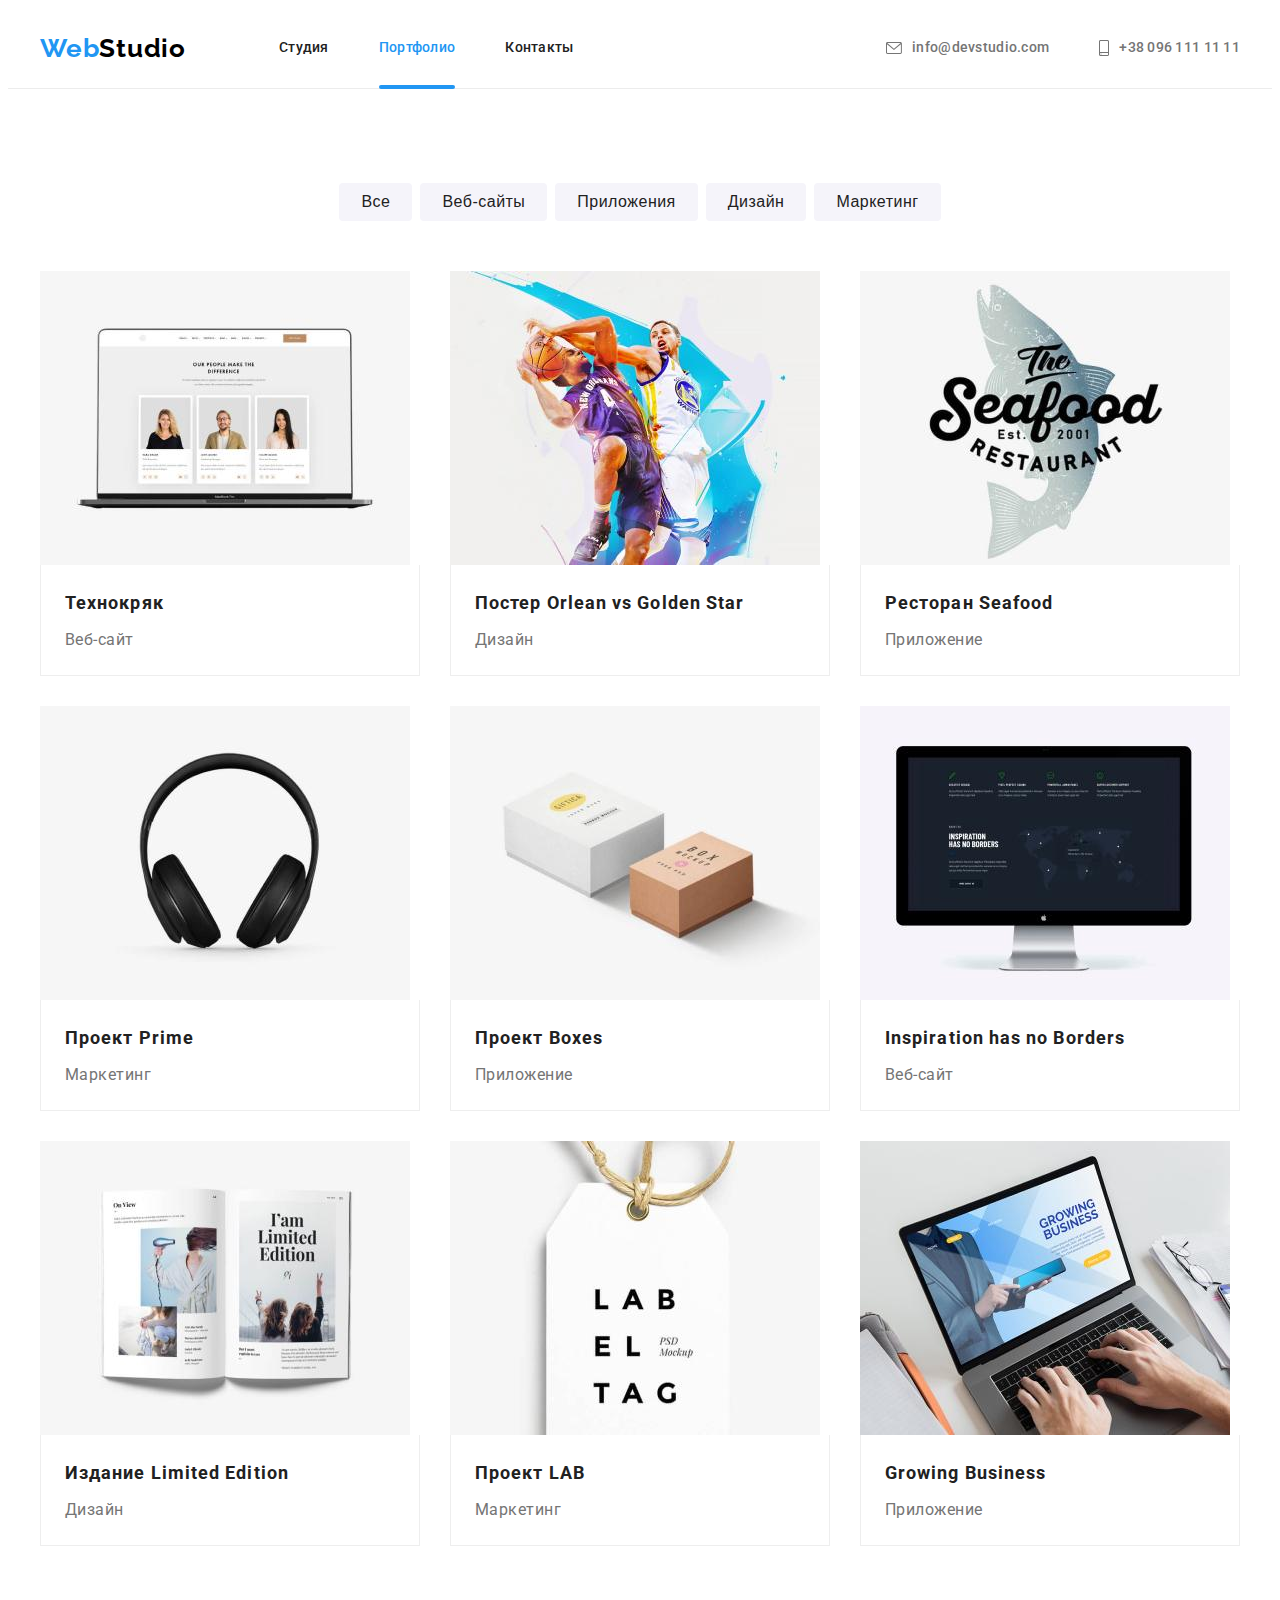
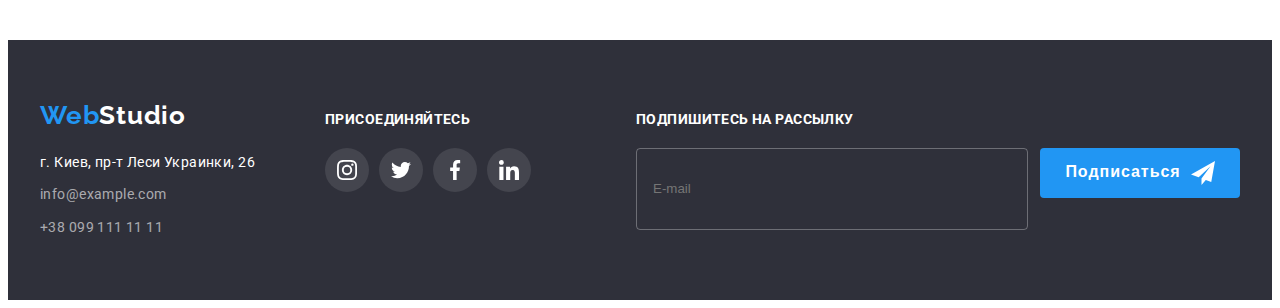
==== portfolio.html @ 94ede78d "copy hw7" ====
<!DOCTYPE html>
<html lang="ru">

<head>
    <meta charset="UTF-8">
    <meta http-equiv="X-UA-Compatible" content="IE=edge">
    <meta name="viewport" content="width=device-width, initial-scale=1.0">
    <title>Портфолио</title>
    <link rel="preconnect" href="https://fonts.googleapis.com">
    <link rel="preconnect" href="https://fonts.gstatic.com" crossorigin>
    <link href="https://fonts.googleapis.com/css2?family=Raleway:wght@700&family=Roboto:wght@400;500;700;900&display=swap"
        rel="stylesheet">
    <link rel="stylesheet" href="https://cdnjs.cloudflare.com/ajax/libs/modern-normalize/1.1.0/modern-normalize.min.css"
        integrity="sha512-wpPYUAdjBVSE4KJnH1VR1HeZfpl1ub8YT/NKx4PuQ5NmX2tKuGu6U/JRp5y+Y8XG2tV+wKQpNHVUX03MfMFn9Q=="
        crossorigin="anonymous" referrerpolicy="no-referrer" />
    <link rel="stylesheet" href="./css/main.min.css" />
</head>

<body>
    <!-- Шапка сайта -->
    <header class="header">
        <div class="header__container container">
            <nav class="header__nav">
                <a href="" class="logo-site">Web<span class="logo-second-part">Studio</span></a>
                <ul class="site-nav">
                    <li class="site-nav__item">
                        <a href="./index.html" class="site-nav__link">Студия</a>
                    </li>
                    <li class="site-nav__item">
                        <a href="./portfolio.html" class="site-nav__link site-nav__link--current">Портфолио</a>
                    </li>
                    <li class="site-nav__item">
                        <a href="" class="site-nav__link">Контакты</a>
                    </li>
                </ul>
            </nav>
            <ul class="contact">
                <li class="contact__item"><a href="mailto:info@devstudio.com"
                        class="contact__link">
                        <svg class="contact__icon" width="16" height="12">
                            <use href="./images/icons.svg#envelope"></use>
                        </svg>
                        info@devstudio.com</a></li>
                <li class="contact__item"><a href="tel:+380961111111" 
                        class="contact__link">
                        <svg class="contact__icon" width="10" height="16">
                            <use href="./images/icons.svg#smartphone"></use>
                        </svg>
                        +38 096 111 11 11</a></li>
            </ul>
        </div>
    </header>
<!--Кнопки-->
<main>
<section class="section">
    <div class="container">
    <h1 class="visually-hidden"> Галерея работ</h1>
<ul class="filter-project__list">

    <li class="filter-project__item">
        <button type="button" class="filter-project__btt">Все</button>
    </li>

    <li class="filter-project__item">
        <button type="button" class="filter-project__btt">Веб-сайты</button>
    </li>

    <li class="filter-project__item"> 
        <button type="button" class="filter-project__btt">Приложения</button>
    </li>

    <li class="filter-project__item">
        <button type="button" class="filter-project__btt">Дизайн</button>
    </li>

    <li class="filter-project__item">
        <button type="button"class="filter-project__btt">Маркетинг</button>
    </li>

</ul>

<!--Пример работ-->
    <ul class="works">

<li class="works__item">
    <a href="" class=" works__link">
    <div class="works-top__wrap">
        <p class="works-top__text">
            Технокряк это современная площадка распространения коронавируса. Компании используют эту платформу
            для цифрового шпионажа и атак на защищённые сервера конкурентов.
        </p>
        <img src="./images/tehnokryak1.jpg" alt="компьютер с работами" width="370">
    </div>
    <div class="works-thumb">
    <h2 class="works-thumb__title">Технокряк</h2>
    <p class="works-thumb__text">Веб-сайт</p>
    </div>
    </a>
</li>

<li class="works__item">
    <a href="" class="works__link">
        <div class="works-top__wrap">
            <p class="works-top__text">
                Технокряк это современная площадка распространения коронавируса. Компании используют эту платформу
                для цифрового шпионажа и атак на защищённые сервера конкурентов.
            </p>
            <img src="./images/basketball2.jpg" alt="два игрока в баскетбол" width="370">
        </div>
    <div class="works-thumb">
    <h2 class="works-thumb__title">Постер<span lang="en"> Orlean vs Golden Star</span></h2>
    <p class="works-thumb__text">Дизайн</p>
    </div>
    </a>
</li>
<li class="works__item">
    <a href="" class="works-link">
        <div class="works-top__wrap">
            <p class="works-top__text">
                Технокряк это современная площадка распространения коронавируса. Компании используют эту платформу
                для цифрового шпионажа и атак на защищённые сервера конкурентов.
            </p>
            <img src="./images/seafood3.jpg" alt="рыбный ресторан" width="370">
        </div>
    <div class="works-thumb">
    <h2 class="works-thumb__title">Ресторан<span lang="en"> Seafood</span></h2>
    <p class="works-thumb__text">Приложение</p>
    </div>
    </a>
</li>
<li class="works__item">
    <a href="" class="works-link">
        <div class="works-top__wrap">
            <p class="works-top__text">
                Технокряк это современная площадка распространения коронавируса. Компании используют эту платформу
                для цифрового шпионажа и атак на защищённые сервера конкурентов.
            </p>
            <img src="./images/headphone4.jpg" alt="наушники" width="370">
        </div>
    <div class="works-thumb">
    <h2 class="works-thumb__title">Проект<span lang="en"> Prime</span></h2>
    <p class="works-thumb__text">Маркетинг</p>
    </div>
    </a>
</li>
<li class="works__item">
    <a href="" class="works-link">
        <div class="works-top__wrap">
            <p class="works-top__text">
                Технокряк это современная площадка распространения коронавируса. Компании используют эту платформу
                для цифрового шпионажа и атак на защищённые сервера конкурентов.
            </p>
            <img src="./images/boxpost5.jpg" alt="коробки почты" width="370">
        </div>
    <div class="works-thumb">
    <h2 class="works-thumb__title">Проект<span lang="en"> Boxes</span> </h2>
    <p class="works-thumb__text">Приложение</p>
    </div>
    </a>
</li>
<li class="works__item">
    <a href="" class="works-link">
        <div class="works-top__wrap">
            <p class="works-top__text">
                Технокряк это современная площадка распространения коронавируса. Компании используют эту платформу
                для цифрового шпионажа и атак на защищённые сервера конкурентов.
            </p>
            <img src="./images/imac6.jpg" alt="компьютер" width="370">
        </div>
    <div class="works-thumb">
    <h2  class="works-thumb__title"span lang="en">Inspiration has no Borders</span></h2>
    <p class="works-thumb__text">Веб-сайт</p>
    </div>
    </a>
</li>
<li class="works__item">
    <a href="" class="works-link">
        <div class="works-top__wrap">
            <p class="works-top__text">
                Технокряк это современная площадка распространения коронавируса. Компании используют эту платформу
                для цифрового шпионажа и атак на защищённые сервера конкурентов.
            </p>
            <img src="./images/books7.jpg" alt="книги" width="370">
        </div>
    <div class="works-thumb">
    <h2  class="works-thumb__title">Издание<span lang="en"> Limited Edition</span></h2>
    <p class="works-thumb__text">Дизайн</p>
    </div>
    </a>
</li>
<li class="works__item">
    <a href=""class="works-link">
        <div class="works-top__wrap">
            <p class="works-top__text">
                Технокряк это современная площадка распространения коронавируса. Компании используют эту платформу
                для цифрового шпионажа и атак на защищённые сервера конкурентов.
            </p>
            <img src="./images/tag8.jpg" alt="бирка" width="370">
        </div>
    <div class="works-thumb">
    <h2 class="works-thumb__title">Проект<span lang="en"> LAB</span></h2>
    <p class="works-thumb__text">Маркетинг</p>
    </div>
    </a>
</li>
<li class="works__item">
    <a href=""class="works-link">
        <div class="works-top__wrap">
            <p class="works-top__text">
                Технокряк это современная площадка распространения коронавируса. Компании используют эту платформу
                для цифрового шпионажа и атак на защищённые сервера конкурентов.
            </p>
            <img src="./images/workonmac8.jpg" alt="работа за компьютером" width="370">
        </div>
    <div class="works-thumb">
        <h2 class="works-thumb__title" lang="en">Growing Business</h2>
        <p class="works-thumb__text">Приложение</p>
    </div>
    </a>
</li>
    </ul>
    </div>
</section>
</main>

<!--Футер-->
<footer class="footer">
    <div class="container footer__wrap"> 

        <div class="footer__contacts">
    <a href="" class="footer-logo">Web<span class="footer-logo--white-half">Studio</span></a>
    <address class="footer__address">
        <ul class="footer__list">
            <li class="footer__item">
                <a class="footer__link-location" href="https://goo.gl/maps/svGtQ8KcVL9qKpBq6">г. Киев, пр-т Леси
                    Украинки, 26</a>
            </li>
            <li class="footer__item">
                <a class="footer__link" href="mailto:info@example.com">info@example.com</a>
            </li>
            <li class="footer__item">
                <a class="footer__link" href="tel:+380991111111">+38 099 111 11 11</a>
            </li>
        </ul>
    </address>
    </div>
        <div class="footer__socials">
            <h3 class="footer__socials-title">Присоединяйтесь</h3>
            <ul class="footer__socials-list list">
                <li class="footer__socials-item">
                    <a href="" class="footer__socials-link">
                        <svg class="footer__socials-icon" width="20" height="20">
                            <use href="./images/icons.svg#instagram"></use>
                        </svg>
                    </a>
                </li>
                <li class="footer__socials-item">
                    <a href="" class="footer__socials-link">
                        <svg class="footer__socials-icon" width="20" height="20">
                            <use href="./images/icons.svg#twitter"></use>
                        </svg>
                    </a>
                </li>
                <li class="footer__socials-item">
                    <a href="" class="footer__socials-link">
                        <svg class="footer__socials-icon" width="20" height="20">
                            <use href="./images/icons.svg#facebook"></use>
                        </svg>
                    </a>
                </li>
                <li class="footer__socials-item">
                    <a href="" class="footer__socials-link">
                        <svg class="footer__socials-icon" width="20" height="20">
                            <use href="./images/icons.svg#linkedin"></use>
                        </svg>
                    </a>
                </li>
            </ul>
        </div>
        <div class="footer__sign">
            <h3 class="footer__sign-title">Подпишитесь на рассылку</h3>
            <div class="footer__sign-wrap">
                <input class="footer__sign-input" type="email" name="submail" placeholder="E-mail">
                <button class="footer__sign-button" type="submit">Подписаться
                    <svg class="footer__sign-icon" width="24" height="24">
                        <use href="./images/icons.svg#send"></use>
                    </svg>
                </button>
            </div>
        </div>
        </div>
    </footer>

</body>

</html>
---- css/main.min.css ----
:root{--prime-tex-color: #212121;--white-text-color: #ffffff;--accent-blue-color: #2196f3;--secondary-color: #757575;--white-prime-bgc: #ffffff;--contex-bgc-color: #2f303a;--secondary-bgc-color: #f5f4fa;--icon-color: #AFB1B8;--hover-part-color: #188ce8;--low-opacity-text: rgba(255, 255, 255, 0.6);--footer-icon-bgclr: rgba(255, 255, 255, 0.1);--card-shadow: 0px 1px 3px rgba(0, 0, 0, 0.12), 0px 1px 1px rgba(0, 0, 0, 0.14), 0px 2px 1px rgba(0, 0, 0, 0.2);--hover-shadow: 0px 3px 1px rgba(0, 0, 0, 0.1), 0px 1px 2px rgba(0, 0, 0, 0.08), 0px 2px 2px rgba(0, 0, 0, 0.12);--hover-porfolio-link: 0px 1px 1px rgba(0, 0, 0, 0.12), 0px 4px 4px rgba(0, 0, 0, 0.06), 1px 4px 6px rgba(0, 0, 0, 0.16);--backdrop-bg: rgba(0, 0, 0, 0.2);--projects-bg-hover: rgba(33, 150, 243, 0.9);--cubic-conversion: cubic-bezier(0.4, 0, 0.2, 1)}body{font-family:Roboto, sans-serif;color:var(--prime-tex-color);background-color:var(--white-prime-bgc)}p,h1,h2,h3,h4,h5,h6{margin:0}ul{margin:0;padding:0;list-style:none}li{list-style:none}button{cursor:pointer}img{display:block;max-width:100%;height:auto}a{text-decoration:none}.container{width:1200px;padding-left:15px;padding-right:15px;margin-left:auto;margin-right:auto}.section{padding-top:94px;padding-bottom:94px}.visually-hidden{position:absolute;white-space:nowrap;width:1px;height:1px;overflow:hidden;border:0;padding:0;clip:rect(0 0 0 0);clip-path:inset(50%);margin:-1px}.footer__socials-link,.footer__sign-button,.modal-policy,.modal__close-bttm,.stem__icon,.doing__description,.team__social-link,.clients__link{display:flex;align-items:center;justify-content:center}.logo-site{margin-right:93px;color:var(--accent-blue-color);font-family:Raleway, sans-serif;font-weight:700;font-size:26px;line-height:1.19;letter-spacing:.03em}.logo-second-part{color:#000000}.header{border-bottom-width:1px;border-bottom-style:solid;border-bottom-color:#ececec}.header__container{display:flex;align-items:center}.header__nav{display:flex;align-items:center}.site-nav{display:flex}.site-nav__item:not(:last-child){margin-right:50px}.site-nav__link{position:relative;display:block;padding-top:32px;padding-bottom:32px;color:var(--prime-tex-color);font-weight:500;font-size:14px;line-height:1.14;letter-spacing:.02em;transition:color 250ms var(--cubic-conversion)}.site-nav__link::after{position:absolute;display:block;bottom:-1px;content:"";width:100%;height:4px;background-color:var(--accent-blue-color);border-radius:2px;transform:scaleX(0);transition:transform 250ms var(--cubic-conversion)}.site-nav__link:hover::after,.site-nav__link:focus::after{transform:scaleX(1)}.site-nav__link:hover,.site-nav__link:focus{color:var(--accent-blue-color)}.site-nav__link--current{position:relative;color:var(--accent-blue-color)}.site-nav__link--current::before{position:absolute;display:block;bottom:-1px;content:"";width:100%;height:4px;background-color:var(--accent-blue-color);border-radius:2px}.site-nav__link.current{color:var(--accent-blue-color)}.contact{display:flex;margin-left:auto}.contact__item:not(:first-child){margin-left:50px}.contact__link{display:flex;align-items:center;padding-top:32px;padding-bottom:32px;color:var(--secondary-color);font-weight:500;font-size:14px;line-height:1.14;letter-spacing:.02em;transition:color 250ms var(--cubic-conversion)}.contact__link:hover,.contact__link:focus{color:var(--accent-blue-color)}.contact__icon{margin-right:10px;fill:currentColor}.footer{padding:60px 0;background-color:var(--contex-bgc-color)}.footer-logo{color:var(--accent-blue-color);font-family:Raleway, sans-serif;font-weight:700;font-size:26px;line-height:1.19;letter-spacing:.03em}.footer-logo--white-half{color:white}.footer__list{display:inline-block}.footer__item:not(:last-child){margin-bottom:9px}.footer__address{margin-top:20px}.footer__link-location{color:var(--white-text-color);font-style:normal;font-weight:400;font-size:14px;line-height:1.7;letter-spacing:.03em}.footer__link{color:var(--low-opacity-text);font-style:normal;font-weight:400;font-size:14px;line-height:1.7;letter-spacing:.03em}.footer__wrap{align-items:baseline;display:flex}.footer__socials{margin-left:70px}.footer__socials-title{margin-bottom:20px;font-weight:700;font-size:14px;line-height:1.14;letter-spacing:.03em;text-transform:uppercase;color:var(--white-text-color)}.footer__socials-list{display:flex;justify-content:center}.footer__socials-item{width:44px;height:44px}.footer__socials-item:not(:first-child){margin-left:10px}.footer__socials-link{width:100%;height:100%;border-radius:50%;background-color:var(--footer-icon-bgclr);color:var(--white-text-color);transition:background-color 250ms var(--cubic-conversion)}.footer__socials-link:hover,.footer__socials-link:focus{background-color:var(--accent-blue-color)}.footer__socials-icon{fill:currentColor}.footer__sign{margin-left:auto}.footer__sign-title{margin-bottom:20px;font-weight:700;font-size:14px;line-height:1.14;letter-spacing:.03em;text-transform:uppercase;color:var(--white-text-color)}.footer__sign-wrap{display:flex}.footer__sign-input{width:358px;height:50px;padding:15px 16px;background-color:inherit;border:1px solid rgba(255,255,255,0.3);border-radius:4px;outline:none;color:var(--white-text-color)}.footer__sign-button{margin-left:12px;min-width:200px;height:50px;background-color:var(--accent-blue-color);color:var(--white-text-color);border-radius:4px;border:1px solid transparent;box-sizing:border-box;cursor:pointer;font-weight:700;font-size:16px;line-height:1.8;letter-spacing:.06em;transition:background-color 250ms var(--cubic-conversion)}.footer__sign-button:hover,.footer__sign-button:focus{background-color:var(--hover-part-color)}.footer__sign-icon{margin-left:10px;fill:#ffffff}.hero{text-align:center;padding:200px 0;max-width:1600px;margin-left:auto;margin-right:auto;background-color:#2f303a66;background-image:linear-gradient(rgba(47,48,58,0.4), rgba(47,48,58,0.4)),url(../images/hero.jpeg);background-size:cover;background-position:center}.hero__title{text-transform:uppercase;color:var(--white-text-color);font-weight:900;font-size:44px;line-height:1.36;letter-spacing:.06em;margin-bottom:30px;margin-left:auto;margin-right:auto;width:696px}.hero__bttn{display:inline-block;padding:10px 32px;min-width:200px;background-color:var(--accent-blue-color);color:var(--white-text-color);font-weight:700;font-size:16px;line-height:1.8;letter-spacing:.06em;box-sizing:border-box;border-radius:4px;border:1px solid transparent;cursor:pointer;transition:background-color 250ms var(--cubic-conversion)}.hero__bttn:hover,.hero__bttn:focus{background-color:#188ce8}.backdrop{position:fixed;z-index:1;top:0;left:0;width:100%;height:100%;background-color:var(--backdrop-bg);transition:opacity 800ms var(--cubic-conversion),visibility 800ms var(--cubic-conversion)}.modal{position:absolute;text-align:center;top:50%;left:50%;width:528px;height:581px;padding:40px;background-color:var(--white-prime-bgc);box-shadow:0px 1px 3px rgba(0,0,0,0.12),0px 1px 1px rgba(0,0,0,0.14),0px 2px 1px rgba(0,0,0,0.2);border-radius:4px;transform:scale(1) translate(-50%, -50%)}.modal__title{display:block;margin-bottom:12px;font-weight:700;font-size:20px;line-height:1.15;letter-spacing:.03em;color:var(--prime-tex-color)}.modal-form{margin-bottom:20px}.modal-form__wrap{position:relative;display:flex;flex-direction:column}.modal-form__wrap:not(:last-child){margin-bottom:10px}.modal-form__label{display:block;text-align:left;margin-bottom:4px;font-weight:400;font-size:12px;line-height:1.16;letter-spacing:.01em;color:var(--secondary-color)}.modal-form__input{padding:0;margin:0;padding-left:42px;width:100%;height:40px;border:1px solid rgba(33,33,33,0.2);border-radius:4px;outline:none;transition:border-color 250ms var(--cubic-conversion)}.modal-form__input:focus{border-color:var(--accent-blue-color)}.modal-form__icon{position:absolute;top:50%;left:12px;transition:fill 250ms var(--cubic-conversion)}.modal-form__input:focus+.modal-form__icon{fill:var(--accent-blue-color)}.modal-form__textarea{width:100%;height:120px;padding:12px 16px;border:1px solid rgba(33,33,33,0.2);border-radius:4px;resize:none;outline:none;transition:border-color 250ms var(--cubic-conversion)}.modal-form__textarea:focus{border-color:var(--accent-blue-color)}.modal-form__textarea::placeholder{font-weight:400;font-size:14px;line-height:1.14;letter-spacing:.01em;color:rgba(117,117,117,0.5)}.modal-policy{margin-bottom:30px}.modal-policy__label{display:flex;align-items:center;font-weight:400;font-size:14px;line-height:1.7;letter-spacing:.03em;color:var(--secondary-color)}.modal-policy__label .modal-policy__icon-check{display:flex;align-items:center;width:16px;height:15px;border:2px solid #212121;border-radius:2px;margin-right:8px}.modal-policy__icon-check{fill:#ffffff}.modal-policy__check:checked+.modal-policy__label .modal-policy__icon-check{background-color:var(--accent-blue-color);border:none;transition:background-color 250ms var(--cubic-conversion)}.modal-policy__link{font-weight:400;font-size:14px;line-height:1.7;letter-spacing:.03em;text-decoration-skip-ink:none;color:var(--accent-blue-color)}.modal__submit{padding:10px 55px;min-width:200px;background-color:var(--accent-blue-color);color:var(--white-text-color);border-radius:4px;border:1px solid transparent;cursor:pointer;font-weight:700;font-size:16px;line-height:1.8;letter-spacing:.06em;box-shadow:0px 4px 4px rgba(0,0,0,0.15);transition:background-color 250ms var(--cubic-conversion),box-shadow 250ms var(--cubic-conversion)}.modal__submit:hover,.modal__submit:focus{box-shadow:0px 4px 4px rgba(0,0,0,0.15),0px 4px 4px rgba(0,0,0,0.15);background-color:var(--hover-part-color)}.modal__close-bttm{position:absolute;top:8px;right:8px;width:30px;height:30px;border-radius:50%;background-color:transparent;border:1px solid rgba(0,0,0,0.1);cursor:pointer;color:var(--accent-blue-color);transition:fill 250ms var(--cubic-conversion)}.modal__close-bttm:hover,.modal__close-bttm:focus{fill:currentColor}.is-hidden{opacity:0;visibility:hidden;pointer-events:none}.seaction--no-bottom-padding{padding-bottom:0}.stem{display:flex;margin-left:-30px;margin-top:-30px}.stem__item{flex-basis:calc(100% / 4 - 30px);margin-left:30px;margin-top:30px}.stem__icon{margin-bottom:30px;background-color:var(--secondary-bgc-color);width:270px;height:120px;border-radius:4px}.stem__title{margin-bottom:10px;color:var(--prime-tex-color);font-weight:700;font-size:14px;line-height:1.14;letter-spacing:.03em;text-transform:uppercase}.stem__text{font-weight:400;font-size:14px;line-height:1.7;letter-spacing:.03em;color:var(--secondary-color)}.doing__list{display:flex}.doing__item{position:relative}.doing__item:not(:last-child){margin-right:30px}.doing{margin-bottom:50px;color:var(--prime-tex-color);font-weight:700;font-size:36px;line-height:1.16;letter-spacing:.03em;text-align:center}.doing__description{position:absolute;bottom:0;right:0;width:370px;height:70px;background-color:rgba(47,48,58,0.8);color:var(--white-text-color);font-weight:700;font-size:14px;line-height:1.14;letter-spacing:.03em;text-transform:uppercase}.section-team-bg{background:var(--secondary-bgc-color)}.team__title{margin-bottom:50px;color:var(--prime-tex-color);font-weight:700;font-size:36px;line-height:1.16;letter-spacing:.03em;text-align:center}.team__list{display:flex;flex-wrap:wrap}.team__item{border-radius:0px 0px 4px 4px;box-shadow:var(--card-shadow)}.team__item:not(:last-child){margin-right:30px}.team__work-rang{padding-top:30px;padding-bottom:30px;background-color:var(--white-prime-bgc);text-align:center;border-radius:0px 0px 4px 4px}.team__person-title{margin-bottom:10px;color:var(--prime-tex-color);font-weight:500;font-size:16px;line-height:1.18;letter-spacing:.03em}.team__abouth{color:var(--secondary-color);font-weight:400;font-size:16px;line-height:1.18;letter-spacing:.03em;margin-bottom:16px}.team__social-list{display:flex;justify-content:center}.team__social-item{width:44px;height:44px}.team__social-item:not(:first-child){margin-left:10px}.team__social-link{width:100%;height:100%;border-radius:50%;background-color:var(--white-text-color);color:var(--icon-color);transition:color 250ms var(--cubic-conversion),background-color 250ms var(--cubic-conversion)}.team__social-link:hover,.team__social-link:focus{background-color:var(--accent-blue-color);color:var(--white-text-color)}.team__social-icon{fill:currentColor}.clients{margin-bottom:50px;color:var(--prime-tex-color);font-weight:700;font-size:36px;line-height:1.16;letter-spacing:.03em;text-align:center}.clients__list{display:flex}.clients__item:not(:first-child){margin-left:30px}.clients__link{width:170px;height:92px;border:1px solid var(--icon-color);border-radius:4px;color:var(--icon-color);transition:color 250ms var(--cubic-conversion),border-color 250ms var(--cubic-conversion)}.clients__link:hover,.clients__link:focus{color:var(--accent-blue-color);border-color:var(--accent-blue-color)}.clients__icon{fill:currentColor}.filter-project__list{display:flex;justify-content:center;margin-bottom:50px}.filter-project__item:not(:first-child){margin-left:8px}.filter-project__btt{padding:6px 22px;background-color:var(--secondary-bgc-color);color:var(--prime-tex-color);font-weight:500;font-size:16px;line-height:1.62;letter-spacing:.03em;border:none;border-radius:4px;cursor:pointer;transition:color 250ms var(--cubic-conversion),background-color 250ms var(--cubic-conversion),box-shadow 250ms var(--cubic-conversion)}.filter-project__btt:hover,.filter-project__btt:focus{background-color:var(--accent-blue-color);color:var(--white-prime-bgc);box-shadow:var(--hover-shadow)}.works{display:flex;flex-wrap:wrap;margin-left:-30px;margin-top:-30px}.works__item{flex-basis:calc(100% / 3 - 30px);margin-left:30px;margin-top:30px}.works__link{display:block;transition:box-shadow 250ms var(--cubic-conversion)}.works__link:hover,.works__link:focus{box-shadow:var(--hover-porfolio-link);transform:translateY(0)}.works-thumb__title{color:var(--prime-tex-color);font-weight:700;font-size:18px;margin-bottom:4px;line-height:2;letter-spacing:0.06em}.works-thumb__text{color:var(--secondary-color);font-size:16px;line-height:1.87;letter-spacing:0.03em}.works-thumb{padding:20px 24px;border-left:1px solid #eeeeee;border-right:1px solid #eeeeee;border-bottom:1px solid #eeeeee}.works-top__wrap{position:relative;overflow:hidden}.works-top__text{position:absolute;top:0;left:0;height:100%;font-weight:400;font-size:18px;line-height:1.5;letter-spacing:.03em;padding:63px 24px;color:var(--white-text-color);background-color:var(--projects-bg-hover);transform:translateY(100%);transition:transform 250ms var(--cubic-conversion)}.works__item:hover .works-top__text,.works__link:focus .works-top__text{transform:translateY(0)}
/*# sourceMappingURL=main.min.css.map */
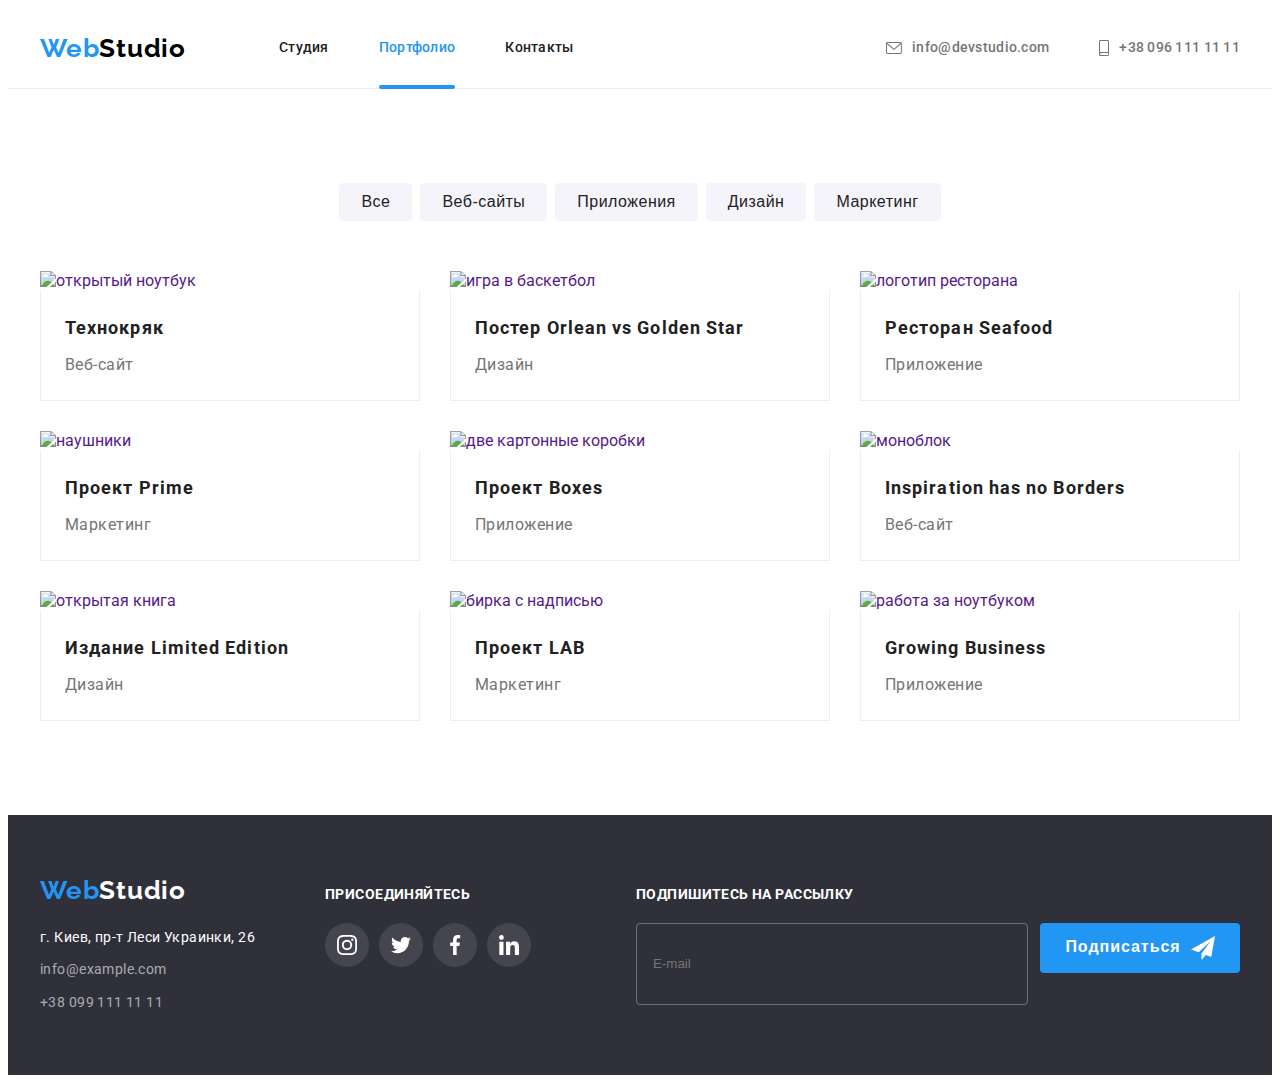
==== commit a7e3d8b8: "img" ====
--- a/portfolio.html
+++ b/portfolio.html
@@ -85,11 +85,39 @@
 <li class="works__item">
     <a href="" class=" works__link">
     <div class="works-top__wrap">
+
+        <picture>
+            <source
+              srcset="
+              ./images/laptop_img.jpg 1x, 
+              ./images/laptop_img_x2.jpg 2x"
+              media="(min-width: 1200px)"
+            />
+
+            <source
+              srcset="
+              ./images/laptop_img_tab_x1.jpg 1x, 
+              ./images/laptop_img_tab_x2.jpg 2x"
+              media="(min-width: 768px)"
+            />
+
+            <source
+              srcset="
+              ./images/laptop_img_mob_x1.jpg 1x, 
+              ./images/laptop_img_mob_x2.jpg 2x"
+              media="(min-width: 320px)"
+            />
+
+            <img
+              src="./images/tehnokryak1.jpg"
+              alt="открытый ноутбук"
+            />
+          </picture>
+
         <p class="works-top__text">
             Технокряк это современная площадка распространения коронавируса. Компании используют эту платформу
             для цифрового шпионажа и атак на защищённые сервера конкурентов.
         </p>
-        <img src="./images/tehnokryak1.jpg" alt="компьютер с работами" width="370">
     </div>
     <div class="works-thumb">
     <h2 class="works-thumb__title">Технокряк</h2>
@@ -101,11 +129,39 @@
 <li class="works__item">
     <a href="" class="works__link">
         <div class="works-top__wrap">
-            <p class="works-top__text">
-                Технокряк это современная площадка распространения коронавируса. Компании используют эту платформу
-                для цифрового шпионажа и атак на защищённые сервера конкурентов.
-            </p>
-            <img src="./images/basketball2.jpg" alt="два игрока в баскетбол" width="370">
+            
+            <picture>
+                <source
+                  srcset="
+                  ./images/basketball_img.jpg 1x, 
+                  ./images/basketball_img_x2.jpg 2x"
+                  media="(min-width: 1200px)"
+                />
+
+                <source
+                  srcset="
+                  ./images/basketball_img_tab_x1.jpg 1x, 
+                  ./images/basketball_img_tab_x2.jpg 2x"
+                  media="(min-width: 768px)"
+                />
+
+                <source
+                  srcset="
+                  ./images/basketball_img_mob_x1.jpg 1x, 
+                  ./images/basketball_img_mob_x2.jpg 2x"
+                  media="(min-width: 320px)"
+                />
+
+                <img
+                  src="./images/basketball2.jpg"
+                  alt="игра в баскетбол"
+                />
+              </picture>
+
+            <p class="works-top__text">
+                Технокряк это современная площадка распространения коронавируса. Компании используют эту платформу
+                для цифрового шпионажа и атак на защищённые сервера конкурентов.
+            </p>
         </div>
     <div class="works-thumb">
     <h2 class="works-thumb__title">Постер<span lang="en"> Orlean vs Golden Star</span></h2>
@@ -116,11 +172,39 @@
 <li class="works__item">
     <a href="" class="works-link">
         <div class="works-top__wrap">
-            <p class="works-top__text">
-                Технокряк это современная площадка распространения коронавируса. Компании используют эту платформу
-                для цифрового шпионажа и атак на защищённые сервера конкурентов.
-            </p>
-            <img src="./images/seafood3.jpg" alt="рыбный ресторан" width="370">
+
+            <picture>
+                <source
+                  srcset="
+                  ./images/seafood_img.jpg 1x, 
+                  ./images/seafood_img_x2.jpg 2x"
+                  media="(min-width: 1200px)"
+                />
+
+                <source
+                  srcset="
+                  ./images/seafood_img_tab_x1.jpg 1x, 
+                  ./images/seafood_img_tab_x2.jpg 2x"
+                  media="(min-width: 768px)"
+                />
+
+                <source
+                  srcset="
+                  ./images/seafood_img_mob_x1.jpg 1x, 
+                  ./images/seafood_img_mob_x2.jpg 2x"
+                  media="(min-width: 320px)"
+                />
+
+                <img
+                  src="./images/seafood3.jpg"
+                  alt="логотип ресторана"
+                />
+              </picture>
+
+            <p class="works-top__text">
+                Технокряк это современная площадка распространения коронавируса. Компании используют эту платформу
+                для цифрового шпионажа и атак на защищённые сервера конкурентов.
+            </p>
         </div>
     <div class="works-thumb">
     <h2 class="works-thumb__title">Ресторан<span lang="en"> Seafood</span></h2>
@@ -131,11 +215,39 @@
 <li class="works__item">
     <a href="" class="works-link">
         <div class="works-top__wrap">
-            <p class="works-top__text">
-                Технокряк это современная площадка распространения коронавируса. Компании используют эту платформу
-                для цифрового шпионажа и атак на защищённые сервера конкурентов.
-            </p>
-            <img src="./images/headphone4.jpg" alt="наушники" width="370">
+
+            <picture>
+                <source
+                  srcset="
+                  ./images/headphones_img.jpg 1x, 
+                  ./images/headphones_img_x2.jpg 2x"
+                  media="(min-width: 1200px)"
+                />
+
+                <source
+                  srcset="
+                  ./images/headphones_img_tab_x1.jpg 1x, 
+                  ./images/headphones_img_tab_x2.jpg 2x"
+                  media="(min-width: 768px)"
+                />
+
+                <source
+                  srcset="
+                  ./images/headphones_img_mob_x1.jpg 1x, 
+                  ./images/headphones_img_mob_x2.jpg 2x"
+                  media="(min-width: 320px)"
+                />
+
+                <img
+                  src="./images/headphone4.jpg"
+                  alt="наушники"
+                />
+              </picture>
+              
+            <p class="works-top__text">
+                Технокряк это современная площадка распространения коронавируса. Компании используют эту платформу
+                для цифрового шпионажа и атак на защищённые сервера конкурентов.
+            </p>
         </div>
     <div class="works-thumb">
     <h2 class="works-thumb__title">Проект<span lang="en"> Prime</span></h2>
@@ -146,11 +258,39 @@
 <li class="works__item">
     <a href="" class="works-link">
         <div class="works-top__wrap">
-            <p class="works-top__text">
-                Технокряк это современная площадка распространения коронавируса. Компании используют эту платформу
-                для цифрового шпионажа и атак на защищённые сервера конкурентов.
-            </p>
-            <img src="./images/boxpost5.jpg" alt="коробки почты" width="370">
+
+            <picture>
+                <source
+                  srcset="
+                  ./images/boxes_img.jpg 1x, 
+                  ./images/boxes_img_x2.jpg 2x"
+                  media="(min-width: 1200px)"
+                />
+
+                <source
+                  srcset="
+                  ./images/boxes_img_tab_x1.jpg 1x, 
+                  ./images/boxes_img_tab_x2.jpg 2x"
+                  media="(min-width: 768px)"
+                />
+
+                <source
+                  srcset="
+                  ./images/boxes_img_mob_x1.jpg 1x, 
+                  ./images/boxes_img_mob_x2.jpg 2x"
+                  media="(min-width: 320px)"
+                />
+
+                <img
+                  src="./images/boxpost5.jpg"
+                  alt="две картонные коробки"
+                />
+              </picture>           
+
+            <p class="works-top__text">
+                Технокряк это современная площадка распространения коронавируса. Компании используют эту платформу
+                для цифрового шпионажа и атак на защищённые сервера конкурентов.
+            </p>
         </div>
     <div class="works-thumb">
     <h2 class="works-thumb__title">Проект<span lang="en"> Boxes</span> </h2>
@@ -161,11 +301,39 @@
 <li class="works__item">
     <a href="" class="works-link">
         <div class="works-top__wrap">
-            <p class="works-top__text">
-                Технокряк это современная площадка распространения коронавируса. Компании используют эту платформу
-                для цифрового шпионажа и атак на защищённые сервера конкурентов.
-            </p>
-            <img src="./images/imac6.jpg" alt="компьютер" width="370">
+
+            <picture>
+                <source
+                  srcset="
+                  ./images/computer_img.jpg 1x, 
+                  ./images/computer_img_x2.jpg 2x"
+                  media="(min-width: 1200px)"
+                />
+
+                <source
+                  srcset="
+                  ./images/computer_img_tab_x1.jpg 1x, 
+                  ./images/computer_img_tab_x2.jpg 2x"
+                  media="(min-width: 768px)"
+                />
+
+                <source
+                  srcset="
+                  ./images/computer_img_mob_x1.jpg 1x, 
+                  ./images/computer_img_mob_x2.jpg 2x"
+                  media="(min-width: 320px)"
+                />
+
+                <img
+                  src="./images/imac6.jpg"
+                  alt="моноблок"
+                />
+              </picture>
+
+            <p class="works-top__text">
+                Технокряк это современная площадка распространения коронавируса. Компании используют эту платформу
+                для цифрового шпионажа и атак на защищённые сервера конкурентов.
+            </p>
         </div>
     <div class="works-thumb">
     <h2  class="works-thumb__title"span lang="en">Inspiration has no Borders</span></h2>
@@ -176,11 +344,39 @@
 <li class="works__item">
     <a href="" class="works-link">
         <div class="works-top__wrap">
-            <p class="works-top__text">
-                Технокряк это современная площадка распространения коронавируса. Компании используют эту платформу
-                для цифрового шпионажа и атак на защищённые сервера конкурентов.
-            </p>
-            <img src="./images/books7.jpg" alt="книги" width="370">
+
+            <picture>
+                <source
+                  srcset="
+                  ./images/book_img.jpg 1x, 
+                  ./images/book_img_x2.jpg 2x"
+                  media="(min-width: 1200px)"
+                />
+
+                <source
+                  srcset="
+                  ./images/book_img_tab_x1.jpg 1x, 
+                  ./images/book_img_tab_x2.jpg 2x"
+                  media="(min-width: 768px)"
+                />
+
+                <source
+                  srcset="
+                  ./images/book_img_mob_x1.jpg 1x, 
+                  ./images/book_img_mob_x2.jpg 2x"
+                  media="(min-width: 320px)"
+                />
+
+                <img
+                  src="./images/books7.jpg"
+                  alt="открытая книга"
+                />
+              </picture>
+
+            <p class="works-top__text">
+                Технокряк это современная площадка распространения коронавируса. Компании используют эту платформу
+                для цифрового шпионажа и атак на защищённые сервера конкурентов.
+            </p>
         </div>
     <div class="works-thumb">
     <h2  class="works-thumb__title">Издание<span lang="en"> Limited Edition</span></h2>
@@ -191,11 +387,39 @@
 <li class="works__item">
     <a href=""class="works-link">
         <div class="works-top__wrap">
-            <p class="works-top__text">
-                Технокряк это современная площадка распространения коронавируса. Компании используют эту платформу
-                для цифрового шпионажа и атак на защищённые сервера конкурентов.
-            </p>
-            <img src="./images/tag8.jpg" alt="бирка" width="370">
+
+            <picture>
+                <source
+                  srcset="
+                  ./images/labeltag_project_img.jpg 1x, 
+                  ./images/labeltag_project_img_x2.jpg 2x"
+                  media="(min-width: 1200px)"
+                />
+
+                <source
+                  srcset="
+                  ./images/labeltag_project_img_tab_x1.jpg 1x, 
+                  ./images/labeltag_project_img_tab_x2.jpg 2x"
+                  media="(min-width: 768px)"
+                />
+
+                <source
+                  srcset="
+                  ./images/labeltag_project_img_mob_x1.jpg 1x, 
+                  ./images/labeltag_project_img_mob_x2.jpg 2x"
+                  media="(min-width: 320px)"
+                />
+
+                <img
+                  src="./images/tag8.jpg"
+                  alt="бирка с надписью"
+                />
+              </picture>
+
+            <p class="works-top__text">
+                Технокряк это современная площадка распространения коронавируса. Компании используют эту платформу
+                для цифрового шпионажа и атак на защищённые сервера конкурентов.
+            </p>
         </div>
     <div class="works-thumb">
     <h2 class="works-thumb__title">Проект<span lang="en"> LAB</span></h2>
@@ -206,11 +430,40 @@
 <li class="works__item">
     <a href=""class="works-link">
         <div class="works-top__wrap">
-            <p class="works-top__text">
-                Технокряк это современная площадка распространения коронавируса. Компании используют эту платформу
-                для цифрового шпионажа и атак на защищённые сервера конкурентов.
-            </p>
-            <img src="./images/workonmac8.jpg" alt="работа за компьютером" width="370">
+
+            <picture>
+                <source
+                  srcset="
+                  ./images/gb_project_img.jpg 1x, 
+                  ./images/gb_project_img_x2.jpg 2x"
+                  media="(min-width: 1200px)"
+                />
+
+                <source
+                  srcset="
+                  ./images/gb_project_img_tab_x1.jpg 1x, 
+                  ./images/gb_project_img_tab_x2.jpg 2x"
+                  media="(min-width: 768px)"
+                />
+
+                <source
+                  srcset="
+                  ./images/gb_project_img_mob_x1.jpg 1x, 
+                  ./images/gb_project_img_mob_x2.jpg 2x"
+                  media="(min-width: 320px)"
+                />
+
+                <img
+                  src="./images/workonmac8.jpg"
+                  alt="работа за ноутбуком"
+                />
+              </picture>
+
+
+            <p class="works-top__text">
+                Технокряк это современная площадка распространения коронавируса. Компании используют эту платформу
+                для цифрового шпионажа и атак на защищённые сервера конкурентов.
+            </p>
         </div>
     <div class="works-thumb">
         <h2 class="works-thumb__title" lang="en">Growing Business</h2>
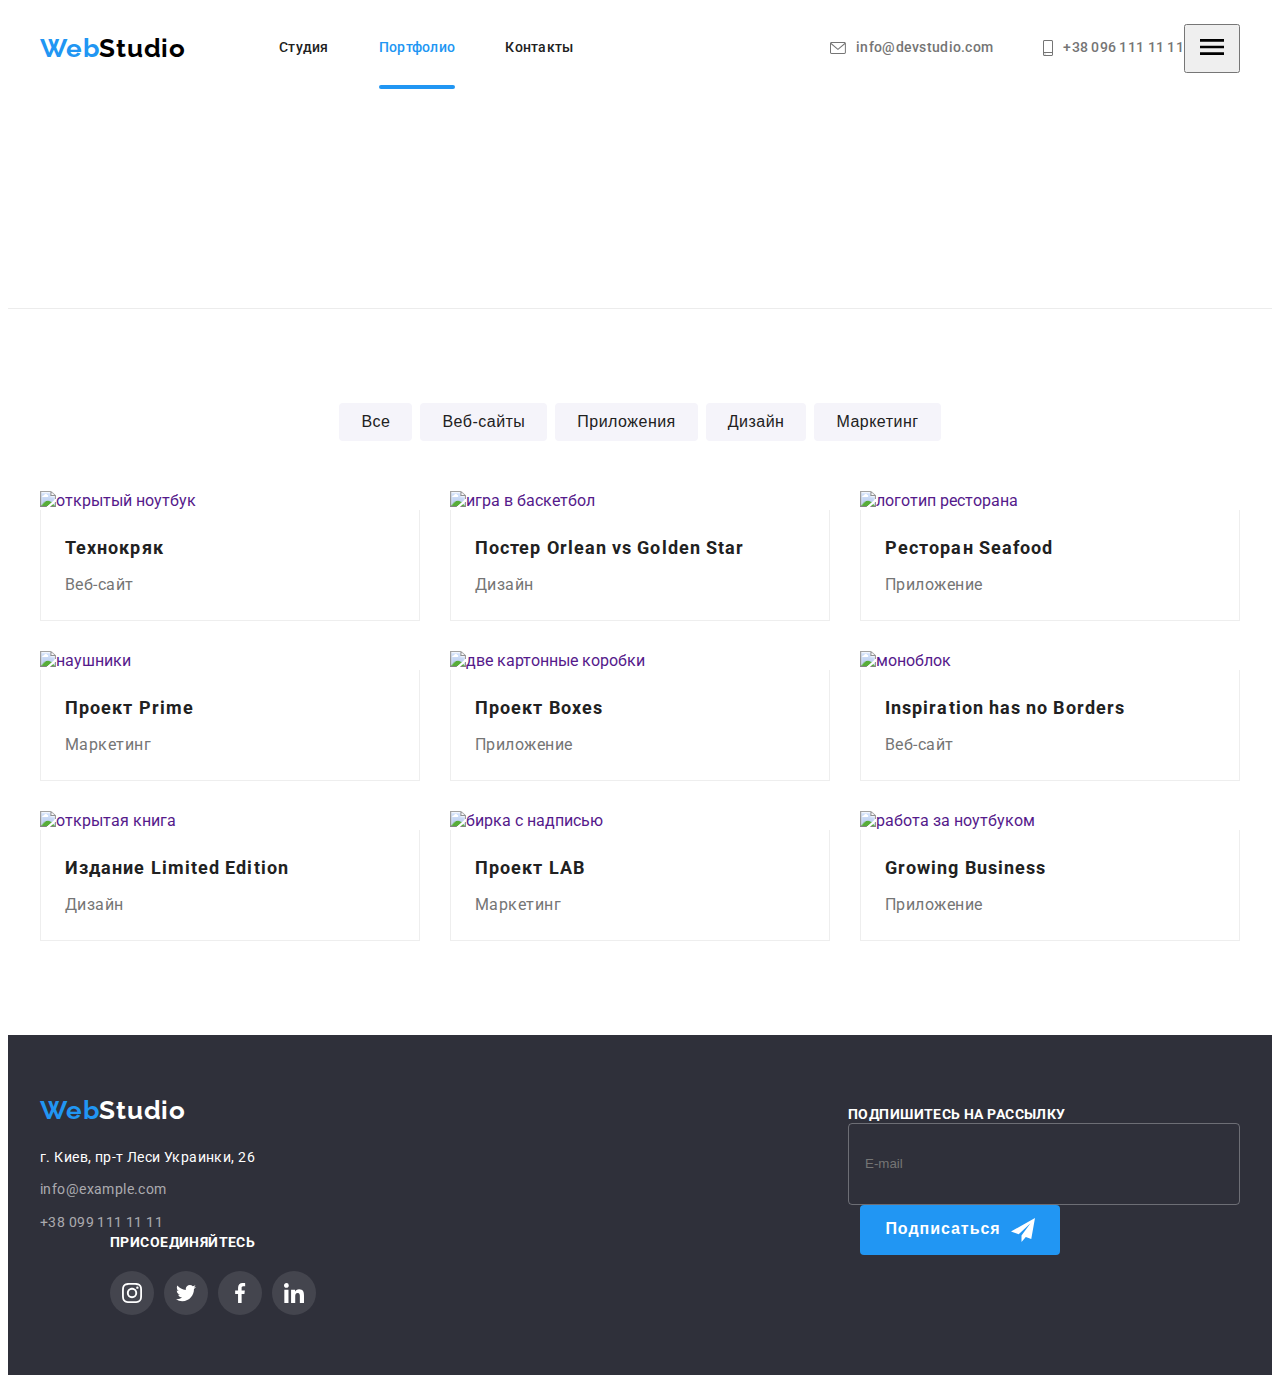
==== commit 8ccc614f: "end" ====
--- a/portfolio.html
+++ b/portfolio.html
@@ -18,44 +18,126 @@
 
 <body>
     <!-- Шапка сайта -->
-    <header class="header">
-        <div class="header__container container">
+        <header class="header">
+          <div class="header__container container">
             <nav class="header__nav">
-                <a href="" class="logo-site">Web<span class="logo-second-part">Studio</span></a>
-                <ul class="site-nav">
-                    <li class="site-nav__item">
-                        <a href="./index.html" class="site-nav__link">Студия</a>
-                    </li>
-                    <li class="site-nav__item">
-                        <a href="./portfolio.html" class="site-nav__link site-nav__link--current">Портфолио</a>
-                    </li>
-                    <li class="site-nav__item">
-                        <a href="" class="site-nav__link">Контакты</a>
-                    </li>
-                </ul>
+              <a href="" class="logo-site">Web<span class="logo-second-part">Studio</span></a>
+              <ul class="site-nav">
+                <li class="site-nav__item">
+                  <a href="./index.html" class="site-nav__link">Студия</a>
+                </li>
+                <li class="site-nav__item">
+                  <a href="./portfolio.html" class="site-nav__link site-nav__link--current">Портфолио</a>
+                </li>
+                <li class="site-nav__item">
+                  <a href="" class="site-nav__link">Контакты</a>
+                </li>
+              </ul>
             </nav>
             <ul class="contact">
-                <li class="contact__item"><a href="mailto:info@devstudio.com"
-                        class="contact__link">
-                        <svg class="contact__icon" width="16" height="12">
-                            <use href="./images/icons.svg#envelope"></use>
-                        </svg>
-                        info@devstudio.com</a></li>
-                <li class="contact__item"><a href="tel:+380961111111" 
-                        class="contact__link">
-                        <svg class="contact__icon" width="10" height="16">
-                            <use href="./images/icons.svg#smartphone"></use>
-                        </svg>
-                        +38 096 111 11 11</a></li>
+              <li class="contact__item"><a href="mailto:info@devstudio.com" class="contact__link">
+                  <svg class="contact__icon" width="16" height="12">
+                    <use href="./images/icons.svg#envelope"></use>
+                  </svg>
+                  info@devstudio.com</a></li>
+              <li class="contact__item"><a href="tel:+380961111111" class="contact__link">
+                  <svg class="contact__icon" width="10" height="16">
+                    <use href="./images/icons.svg#smartphone"></use>
+                  </svg>
+                  +38 096 111 11 11</a></li>
             </ul>
-        </div>
-    </header>
+            <button class="header-menu__button menu__button" type="button">
+              <svg width="40px" height="40px">
+                <use class="icon-menu" href="images/icons.svg#menu"></use>
+              </svg>
+            </button>
+          </div>
+        
+        
+        
+          <div class="mobile-menu is-hidden">
+            <div class="mobile-container">
+              <div class="mobile-menu-top">
+                <button class="mobile-menu__button menu__button" type="button">
+                  <svg width="40px" height="40px">
+                    <use class="icon-cross" href="images/icons.svg#cross"></use>
+                  </svg>
+                </button>
+        
+                <div class="mobile-menu-wrap">
+                  <ul class="mobile-menu-nav">
+                    <li class="mobile-menu-nav__item">
+                      <a href="./index.html" class="mobile-menu-nav__link" { "
+                                        >Студия</a
+                                      >
+                                    </li>
+                                    <li class=" mobile-menu-nav__item">
+                        <a href="./portfolio.html" class="mobile-menu-nav__link mobile-menu-nav--current">Портфолио</a>
+                    </li>
+                    <li class="mobile-menu-nav__item">
+                      <a href="" class="mobile-menu-nav__link">Контакты</a>
+                    </li>
+                  </ul>
+                </div>
+        
+        
+              </div>
+        
+              <div class="mobile-menu-bottom">
+                <ul class="mobile-menu-contacts">
+        
+                  <li class="mobile-menu-contacts__item">
+                    <a href="tel:+380961111111" class="mobile-menu-tel__link">
+                      +38 096 111 11 11
+                    </a>
+                  </li>
+        
+                  <li class="mobile-menu-contacts__item">
+                    <a href="mailto:info@devstudio.com" class="mobile-menu-mail__link">
+                      info@devstudio.com
+                    </a>
+        
+                  </li>
+                </ul>
+        
+                <ul class="mobile-menu-socials">
+        
+                  <li class="mobile-menu-socials__item">
+                    <a href="" class="mobile-menu-socials__link">
+                      Instagram
+                    </a>
+                  </li>
+        
+                  <li class="mobile-menu-socials__item">
+                    <a href="" class="mobile-menu-socials__link">
+                      Twitter
+                    </a>
+                  </li>
+        
+                  <li class="mobile-menu-socials__item">
+                    <a href="" class="mobile-menu-socials__link">
+                      Facebook
+                    </a>
+                  </li>
+        
+                  <li class="mobile-menu-socials__item">
+                    <a href="" class="mobile-menu-socials__link">
+                      LinkedIn
+                    </a>
+                  </li>
+                </ul>
+              </div>
+            </div>
+        
+          </div>
+          </div>
+        </header>
 <!--Кнопки-->
 <main>
 <section class="section">
     <div class="container">
     <h1 class="visually-hidden"> Галерея работ</h1>
-<ul class="filter-project__list">
+<ul class="filter-project__list filter--bm">
 
     <li class="filter-project__item">
         <button type="button" class="filter-project__btt">Все</button>
@@ -478,72 +560,77 @@
 
 <!--Футер-->
 <footer class="footer">
-    <div class="container footer__wrap"> 
-
-        <div class="footer__contacts">
-    <a href="" class="footer-logo">Web<span class="footer-logo--white-half">Studio</span></a>
-    <address class="footer__address">
-        <ul class="footer__list">
+  <div class="container footer__wrap">
+
+    <div class="tablet-view">
+      <div class="footer__contacts">
+        <a href="" class="footer-logo logo--bottom-position">Web<span class="footer-logo--white-half">Studio</span></a>
+        <address class="footer__address footer-address--mt">
+          <ul class="footer__list">
             <li class="footer__item">
-                <a class="footer__link-location" href="https://goo.gl/maps/svGtQ8KcVL9qKpBq6">г. Киев, пр-т Леси
-                    Украинки, 26</a>
+              <a class="footer__link-location" href="https://goo.gl/maps/svGtQ8KcVL9qKpBq6">г. Киев, пр-т Леси
+                Украинки, 26</a>
             </li>
             <li class="footer__item">
-                <a class="footer__link" href="mailto:info@example.com">info@example.com</a>
+              <a class="footer__link" href="mailto:info@example.com">info@example.com</a>
             </li>
             <li class="footer__item">
-                <a class="footer__link" href="tel:+380991111111">+38 099 111 11 11</a>
+              <a class="footer__link" href="tel:+380991111111">+38 099 111 11 11</a>
             </li>
+          </ul>
+        </address>
+      </div>
+
+      <div class="footer__socials footer__socials--ml">
+        <h3 class="footer__socials-title">Присоединяйтесь</h3>
+        <ul class="footer__socials-list list">
+          <li class="footer__socials-item">
+            <a href="" class="footer__socials-link">
+              <svg class="footer__socials-icon" width="20" height="20">
+                <use href="./images/icons.svg#instagram"></use>
+              </svg>
+            </a>
+          </li>
+          <li class="footer__socials-item">
+            <a href="" class="footer__socials-link">
+              <svg class="footer__socials-icon" width="20" height="20">
+                <use href="./images/icons.svg#twitter"></use>
+              </svg>
+            </a>
+          </li>
+          <li class="footer__socials-item">
+            <a href="" class="footer__socials-link">
+              <svg class="footer__socials-icon" width="20" height="20">
+                <use href="./images/icons.svg#facebook"></use>
+              </svg>
+            </a>
+          </li>
+          <li class="footer__socials-item">
+            <a href="" class="footer__socials-link">
+              <svg class="footer__socials-icon" width="20" height="20">
+                <use href="./images/icons.svg#linkedin"></use>
+              </svg>
+            </a>
+          </li>
         </ul>
-    </address>
-    </div>
-        <div class="footer__socials">
-            <h3 class="footer__socials-title">Присоединяйтесь</h3>
-            <ul class="footer__socials-list list">
-                <li class="footer__socials-item">
-                    <a href="" class="footer__socials-link">
-                        <svg class="footer__socials-icon" width="20" height="20">
-                            <use href="./images/icons.svg#instagram"></use>
-                        </svg>
-                    </a>
-                </li>
-                <li class="footer__socials-item">
-                    <a href="" class="footer__socials-link">
-                        <svg class="footer__socials-icon" width="20" height="20">
-                            <use href="./images/icons.svg#twitter"></use>
-                        </svg>
-                    </a>
-                </li>
-                <li class="footer__socials-item">
-                    <a href="" class="footer__socials-link">
-                        <svg class="footer__socials-icon" width="20" height="20">
-                            <use href="./images/icons.svg#facebook"></use>
-                        </svg>
-                    </a>
-                </li>
-                <li class="footer__socials-item">
-                    <a href="" class="footer__socials-link">
-                        <svg class="footer__socials-icon" width="20" height="20">
-                            <use href="./images/icons.svg#linkedin"></use>
-                        </svg>
-                    </a>
-                </li>
-            </ul>
-        </div>
-        <div class="footer__sign">
-            <h3 class="footer__sign-title">Подпишитесь на рассылку</h3>
-            <div class="footer__sign-wrap">
-                <input class="footer__sign-input" type="email" name="submail" placeholder="E-mail">
-                <button class="footer__sign-button" type="submit">Подписаться
-                    <svg class="footer__sign-icon" width="24" height="24">
-                        <use href="./images/icons.svg#send"></use>
-                    </svg>
-                </button>
-            </div>
-        </div>
-        </div>
-    </footer>
-
+      </div>
+    </div>
+
+    <div class="footer__sign">
+      <b class="footer__sign-title">Подпишитесь на рассылку</b>
+      <form action="#" class="footer__sign-form">
+        <input class="footer__sign-input" type="email" name="submail" placeholder="E-mail">
+        <button class="footer__sign-button" type="submit">Подписаться
+          <svg class="footer__sign-icon" width="24" height="24">
+            <use href="./images/icons.svg#send"></use>
+          </svg>
+        </button>
+      </form>
+    </div>
+
+  </div>
+</footer>
+<script src="./js/menu.js"></script>
 </body>
 
 </html>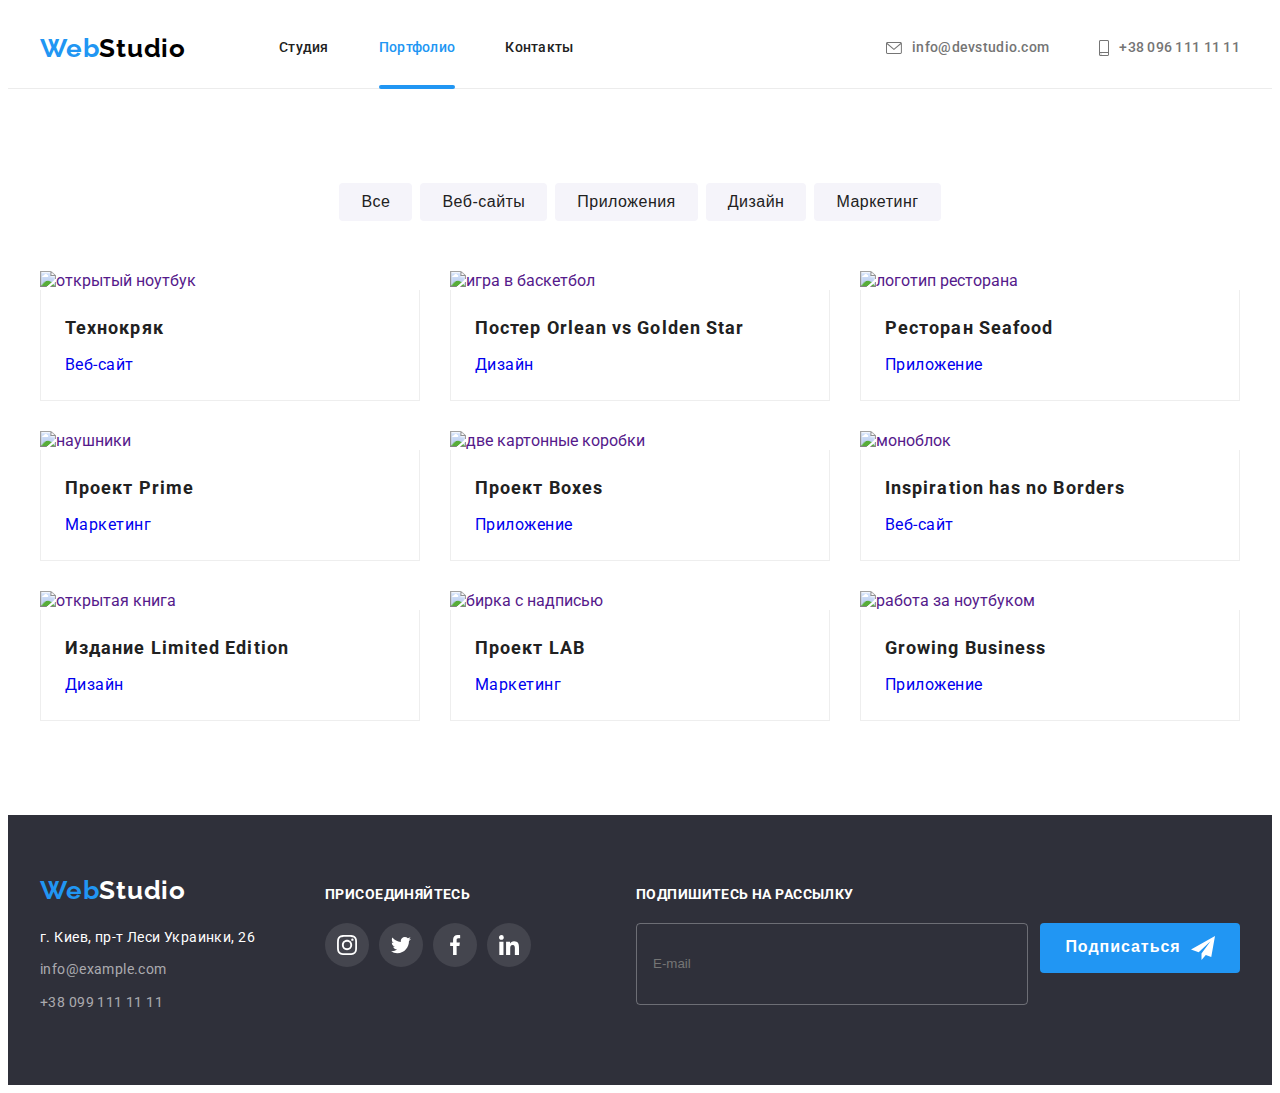
==== commit a698cf2c: "+" ====
--- a/portfolio.html
+++ b/portfolio.html
@@ -67,7 +67,7 @@
                 <div class="mobile-menu-wrap">
                   <ul class="mobile-menu-nav">
                     <li class="mobile-menu-nav__item">
-                      <a href="./index.html" class="mobile-menu-nav__link" { "
+                      <a href="./index.html" class="mobile-menu-nav__link"
                                         >Студия</a
                                       >
                                     </li>
@@ -130,7 +130,6 @@
             </div>
         
           </div>
-          </div>
         </header>
 <!--Кнопки-->
 <main>
@@ -156,7 +155,7 @@
     </li>
 
     <li class="filter-project__item">
-        <button type="button"class="filter-project__btt">Маркетинг</button>
+        <button type="button" class="filter-project__btt">Маркетинг</button>
     </li>
 
 </ul>
@@ -418,7 +417,7 @@
             </p>
         </div>
     <div class="works-thumb">
-    <h2  class="works-thumb__title"span lang="en">Inspiration has no Borders</span></h2>
+    <h2  class="works-thumb__title"><span lang="en">Inspiration has no Borders</span></h2>
     <p class="works-thumb__text">Веб-сайт</p>
     </div>
     </a>
@@ -467,7 +466,7 @@
     </a>
 </li>
 <li class="works__item">
-    <a href=""class="works-link">
+    <a href="" class="works-link">
         <div class="works-top__wrap">
 
             <picture>
@@ -510,7 +509,7 @@
     </a>
 </li>
 <li class="works__item">
-    <a href=""class="works-link">
+    <a href="" class="works-link">
         <div class="works-top__wrap">
 
             <picture>
--- a/css/main.min.css
+++ b/css/main.min.css
@@ -1,2 +1,2 @@
-:root{--prime-tex-color: #212121;--white-text-color: #ffffff;--accent-blue-color: #2196f3;--secondary-color: #757575;--white-prime-bgc: #ffffff;--contex-bgc-color: #2f303a;--secondary-bgc-color: #f5f4fa;--icon-color: #AFB1B8;--hover-part-color: #188ce8;--low-opacity-text: rgba(255, 255, 255, 0.6);--footer-icon-bgclr: rgba(255, 255, 255, 0.1);--card-shadow: 0px 1px 3px rgba(0, 0, 0, 0.12), 0px 1px 1px rgba(0, 0, 0, 0.14), 0px 2px 1px rgba(0, 0, 0, 0.2);--hover-shadow: 0px 3px 1px rgba(0, 0, 0, 0.1), 0px 1px 2px rgba(0, 0, 0, 0.08), 0px 2px 2px rgba(0, 0, 0, 0.12);--hover-porfolio-link: 0px 1px 1px rgba(0, 0, 0, 0.12), 0px 4px 4px rgba(0, 0, 0, 0.06), 1px 4px 6px rgba(0, 0, 0, 0.16);--backdrop-bg: rgba(0, 0, 0, 0.2);--projects-bg-hover: rgba(33, 150, 243, 0.9);--cubic-conversion: cubic-bezier(0.4, 0, 0.2, 1)}body{font-family:Roboto, sans-serif;color:var(--prime-tex-color);background-color:var(--white-prime-bgc)}p,h1,h2,h3,h4,h5,h6{margin:0}ul{margin:0;padding:0;list-style:none}li{list-style:none}button{cursor:pointer}img{display:block;max-width:100%;height:auto}a{text-decoration:none}.container{width:1200px;padding-left:15px;padding-right:15px;margin-left:auto;margin-right:auto}.section{padding-top:94px;padding-bottom:94px}.visually-hidden{position:absolute;white-space:nowrap;width:1px;height:1px;overflow:hidden;border:0;padding:0;clip:rect(0 0 0 0);clip-path:inset(50%);margin:-1px}.footer__socials-link,.footer__sign-button,.modal-policy,.modal__close-bttm,.stem__icon,.doing__description,.team__social-link,.clients__link{display:flex;align-items:center;justify-content:center}.logo-site{margin-right:93px;color:var(--accent-blue-color);font-family:Raleway, sans-serif;font-weight:700;font-size:26px;line-height:1.19;letter-spacing:.03em}.logo-second-part{color:#000000}.header{border-bottom-width:1px;border-bottom-style:solid;border-bottom-color:#ececec}.header__container{display:flex;align-items:center}.header__nav{display:flex;align-items:center}.site-nav{display:flex}.site-nav__item:not(:last-child){margin-right:50px}.site-nav__link{position:relative;display:block;padding-top:32px;padding-bottom:32px;color:var(--prime-tex-color);font-weight:500;font-size:14px;line-height:1.14;letter-spacing:.02em;transition:color 250ms var(--cubic-conversion)}.site-nav__link::after{position:absolute;display:block;bottom:-1px;content:"";width:100%;height:4px;background-color:var(--accent-blue-color);border-radius:2px;transform:scaleX(0);transition:transform 250ms var(--cubic-conversion)}.site-nav__link:hover::after,.site-nav__link:focus::after{transform:scaleX(1)}.site-nav__link:hover,.site-nav__link:focus{color:var(--accent-blue-color)}.site-nav__link--current{position:relative;color:var(--accent-blue-color)}.site-nav__link--current::before{position:absolute;display:block;bottom:-1px;content:"";width:100%;height:4px;background-color:var(--accent-blue-color);border-radius:2px}.site-nav__link.current{color:var(--accent-blue-color)}.contact{display:flex;margin-left:auto}.contact__item:not(:first-child){margin-left:50px}.contact__link{display:flex;align-items:center;padding-top:32px;padding-bottom:32px;color:var(--secondary-color);font-weight:500;font-size:14px;line-height:1.14;letter-spacing:.02em;transition:color 250ms var(--cubic-conversion)}.contact__link:hover,.contact__link:focus{color:var(--accent-blue-color)}.contact__icon{margin-right:10px;fill:currentColor}.footer{padding:60px 0;background-color:var(--contex-bgc-color)}.footer-logo{color:var(--accent-blue-color);font-family:Raleway, sans-serif;font-weight:700;font-size:26px;line-height:1.19;letter-spacing:.03em}.footer-logo--white-half{color:white}.footer__list{display:inline-block}.footer__item:not(:last-child){margin-bottom:9px}.footer__address{margin-top:20px}.footer__link-location{color:var(--white-text-color);font-style:normal;font-weight:400;font-size:14px;line-height:1.7;letter-spacing:.03em}.footer__link{color:var(--low-opacity-text);font-style:normal;font-weight:400;font-size:14px;line-height:1.7;letter-spacing:.03em}.footer__wrap{align-items:baseline;display:flex}.footer__socials{margin-left:70px}.footer__socials-title{margin-bottom:20px;font-weight:700;font-size:14px;line-height:1.14;letter-spacing:.03em;text-transform:uppercase;color:var(--white-text-color)}.footer__socials-list{display:flex;justify-content:center}.footer__socials-item{width:44px;height:44px}.footer__socials-item:not(:first-child){margin-left:10px}.footer__socials-link{width:100%;height:100%;border-radius:50%;background-color:var(--footer-icon-bgclr);color:var(--white-text-color);transition:background-color 250ms var(--cubic-conversion)}.footer__socials-link:hover,.footer__socials-link:focus{background-color:var(--accent-blue-color)}.footer__socials-icon{fill:currentColor}.footer__sign{margin-left:auto}.footer__sign-title{margin-bottom:20px;font-weight:700;font-size:14px;line-height:1.14;letter-spacing:.03em;text-transform:uppercase;color:var(--white-text-color)}.footer__sign-wrap{display:flex}.footer__sign-input{width:358px;height:50px;padding:15px 16px;background-color:inherit;border:1px solid rgba(255,255,255,0.3);border-radius:4px;outline:none;color:var(--white-text-color)}.footer__sign-button{margin-left:12px;min-width:200px;height:50px;background-color:var(--accent-blue-color);color:var(--white-text-color);border-radius:4px;border:1px solid transparent;box-sizing:border-box;cursor:pointer;font-weight:700;font-size:16px;line-height:1.8;letter-spacing:.06em;transition:background-color 250ms var(--cubic-conversion)}.footer__sign-button:hover,.footer__sign-button:focus{background-color:var(--hover-part-color)}.footer__sign-icon{margin-left:10px;fill:#ffffff}.hero{text-align:center;padding:200px 0;max-width:1600px;margin-left:auto;margin-right:auto;background-color:#2f303a66;background-image:linear-gradient(rgba(47,48,58,0.4), rgba(47,48,58,0.4)),url(../images/hero.jpeg);background-size:cover;background-position:center}.hero__title{text-transform:uppercase;color:var(--white-text-color);font-weight:900;font-size:44px;line-height:1.36;letter-spacing:.06em;margin-bottom:30px;margin-left:auto;margin-right:auto;width:696px}.hero__bttn{display:inline-block;padding:10px 32px;min-width:200px;background-color:var(--accent-blue-color);color:var(--white-text-color);font-weight:700;font-size:16px;line-height:1.8;letter-spacing:.06em;box-sizing:border-box;border-radius:4px;border:1px solid transparent;cursor:pointer;transition:background-color 250ms var(--cubic-conversion)}.hero__bttn:hover,.hero__bttn:focus{background-color:#188ce8}.backdrop{position:fixed;z-index:1;top:0;left:0;width:100%;height:100%;background-color:var(--backdrop-bg);transition:opacity 800ms var(--cubic-conversion),visibility 800ms var(--cubic-conversion)}.modal{position:absolute;text-align:center;top:50%;left:50%;width:528px;height:581px;padding:40px;background-color:var(--white-prime-bgc);box-shadow:0px 1px 3px rgba(0,0,0,0.12),0px 1px 1px rgba(0,0,0,0.14),0px 2px 1px rgba(0,0,0,0.2);border-radius:4px;transform:scale(1) translate(-50%, -50%)}.modal__title{display:block;margin-bottom:12px;font-weight:700;font-size:20px;line-height:1.15;letter-spacing:.03em;color:var(--prime-tex-color)}.modal-form{margin-bottom:20px}.modal-form__wrap{position:relative;display:flex;flex-direction:column}.modal-form__wrap:not(:last-child){margin-bottom:10px}.modal-form__label{display:block;text-align:left;margin-bottom:4px;font-weight:400;font-size:12px;line-height:1.16;letter-spacing:.01em;color:var(--secondary-color)}.modal-form__input{padding:0;margin:0;padding-left:42px;width:100%;height:40px;border:1px solid rgba(33,33,33,0.2);border-radius:4px;outline:none;transition:border-color 250ms var(--cubic-conversion)}.modal-form__input:focus{border-color:var(--accent-blue-color)}.modal-form__icon{position:absolute;top:50%;left:12px;transition:fill 250ms var(--cubic-conversion)}.modal-form__input:focus+.modal-form__icon{fill:var(--accent-blue-color)}.modal-form__textarea{width:100%;height:120px;padding:12px 16px;border:1px solid rgba(33,33,33,0.2);border-radius:4px;resize:none;outline:none;transition:border-color 250ms var(--cubic-conversion)}.modal-form__textarea:focus{border-color:var(--accent-blue-color)}.modal-form__textarea::placeholder{font-weight:400;font-size:14px;line-height:1.14;letter-spacing:.01em;color:rgba(117,117,117,0.5)}.modal-policy{margin-bottom:30px}.modal-policy__label{display:flex;align-items:center;font-weight:400;font-size:14px;line-height:1.7;letter-spacing:.03em;color:var(--secondary-color)}.modal-policy__label .modal-policy__icon-check{display:flex;align-items:center;width:16px;height:15px;border:2px solid #212121;border-radius:2px;margin-right:8px}.modal-policy__icon-check{fill:#ffffff}.modal-policy__check:checked+.modal-policy__label .modal-policy__icon-check{background-color:var(--accent-blue-color);border:none;transition:background-color 250ms var(--cubic-conversion)}.modal-policy__link{font-weight:400;font-size:14px;line-height:1.7;letter-spacing:.03em;text-decoration-skip-ink:none;color:var(--accent-blue-color)}.modal__submit{padding:10px 55px;min-width:200px;background-color:var(--accent-blue-color);color:var(--white-text-color);border-radius:4px;border:1px solid transparent;cursor:pointer;font-weight:700;font-size:16px;line-height:1.8;letter-spacing:.06em;box-shadow:0px 4px 4px rgba(0,0,0,0.15);transition:background-color 250ms var(--cubic-conversion),box-shadow 250ms var(--cubic-conversion)}.modal__submit:hover,.modal__submit:focus{box-shadow:0px 4px 4px rgba(0,0,0,0.15),0px 4px 4px rgba(0,0,0,0.15);background-color:var(--hover-part-color)}.modal__close-bttm{position:absolute;top:8px;right:8px;width:30px;height:30px;border-radius:50%;background-color:transparent;border:1px solid rgba(0,0,0,0.1);cursor:pointer;color:var(--accent-blue-color);transition:fill 250ms var(--cubic-conversion)}.modal__close-bttm:hover,.modal__close-bttm:focus{fill:currentColor}.is-hidden{opacity:0;visibility:hidden;pointer-events:none}.seaction--no-bottom-padding{padding-bottom:0}.stem{display:flex;margin-left:-30px;margin-top:-30px}.stem__item{flex-basis:calc(100% / 4 - 30px);margin-left:30px;margin-top:30px}.stem__icon{margin-bottom:30px;background-color:var(--secondary-bgc-color);width:270px;height:120px;border-radius:4px}.stem__title{margin-bottom:10px;color:var(--prime-tex-color);font-weight:700;font-size:14px;line-height:1.14;letter-spacing:.03em;text-transform:uppercase}.stem__text{font-weight:400;font-size:14px;line-height:1.7;letter-spacing:.03em;color:var(--secondary-color)}.doing__list{display:flex}.doing__item{position:relative}.doing__item:not(:last-child){margin-right:30px}.doing{margin-bottom:50px;color:var(--prime-tex-color);font-weight:700;font-size:36px;line-height:1.16;letter-spacing:.03em;text-align:center}.doing__description{position:absolute;bottom:0;right:0;width:370px;height:70px;background-color:rgba(47,48,58,0.8);color:var(--white-text-color);font-weight:700;font-size:14px;line-height:1.14;letter-spacing:.03em;text-transform:uppercase}.section-team-bg{background:var(--secondary-bgc-color)}.team__title{margin-bottom:50px;color:var(--prime-tex-color);font-weight:700;font-size:36px;line-height:1.16;letter-spacing:.03em;text-align:center}.team__list{display:flex;flex-wrap:wrap}.team__item{border-radius:0px 0px 4px 4px;box-shadow:var(--card-shadow)}.team__item:not(:last-child){margin-right:30px}.team__work-rang{padding-top:30px;padding-bottom:30px;background-color:var(--white-prime-bgc);text-align:center;border-radius:0px 0px 4px 4px}.team__person-title{margin-bottom:10px;color:var(--prime-tex-color);font-weight:500;font-size:16px;line-height:1.18;letter-spacing:.03em}.team__abouth{color:var(--secondary-color);font-weight:400;font-size:16px;line-height:1.18;letter-spacing:.03em;margin-bottom:16px}.team__social-list{display:flex;justify-content:center}.team__social-item{width:44px;height:44px}.team__social-item:not(:first-child){margin-left:10px}.team__social-link{width:100%;height:100%;border-radius:50%;background-color:var(--white-text-color);color:var(--icon-color);transition:color 250ms var(--cubic-conversion),background-color 250ms var(--cubic-conversion)}.team__social-link:hover,.team__social-link:focus{background-color:var(--accent-blue-color);color:var(--white-text-color)}.team__social-icon{fill:currentColor}.clients{margin-bottom:50px;color:var(--prime-tex-color);font-weight:700;font-size:36px;line-height:1.16;letter-spacing:.03em;text-align:center}.clients__list{display:flex}.clients__item:not(:first-child){margin-left:30px}.clients__link{width:170px;height:92px;border:1px solid var(--icon-color);border-radius:4px;color:var(--icon-color);transition:color 250ms var(--cubic-conversion),border-color 250ms var(--cubic-conversion)}.clients__link:hover,.clients__link:focus{color:var(--accent-blue-color);border-color:var(--accent-blue-color)}.clients__icon{fill:currentColor}.filter-project__list{display:flex;justify-content:center;margin-bottom:50px}.filter-project__item:not(:first-child){margin-left:8px}.filter-project__btt{padding:6px 22px;background-color:var(--secondary-bgc-color);color:var(--prime-tex-color);font-weight:500;font-size:16px;line-height:1.62;letter-spacing:.03em;border:none;border-radius:4px;cursor:pointer;transition:color 250ms var(--cubic-conversion),background-color 250ms var(--cubic-conversion),box-shadow 250ms var(--cubic-conversion)}.filter-project__btt:hover,.filter-project__btt:focus{background-color:var(--accent-blue-color);color:var(--white-prime-bgc);box-shadow:var(--hover-shadow)}.works{display:flex;flex-wrap:wrap;margin-left:-30px;margin-top:-30px}.works__item{flex-basis:calc(100% / 3 - 30px);margin-left:30px;margin-top:30px}.works__link{display:block;transition:box-shadow 250ms var(--cubic-conversion)}.works__link:hover,.works__link:focus{box-shadow:var(--hover-porfolio-link);transform:translateY(0)}.works-thumb__title{color:var(--prime-tex-color);font-weight:700;font-size:18px;margin-bottom:4px;line-height:2;letter-spacing:0.06em}.works-thumb__text{color:var(--secondary-color);font-size:16px;line-height:1.87;letter-spacing:0.03em}.works-thumb{padding:20px 24px;border-left:1px solid #eeeeee;border-right:1px solid #eeeeee;border-bottom:1px solid #eeeeee}.works-top__wrap{position:relative;overflow:hidden}.works-top__text{position:absolute;top:0;left:0;height:100%;font-weight:400;font-size:18px;line-height:1.5;letter-spacing:.03em;padding:63px 24px;color:var(--white-text-color);background-color:var(--projects-bg-hover);transform:translateY(100%);transition:transform 250ms var(--cubic-conversion)}.works__item:hover .works-top__text,.works__link:focus .works-top__text{transform:translateY(0)}
+:root{--prime-tex-color: #212121;--white-text-color: #ffffff;--accent-blue-color: #2196f3;--secondary-color: #757575;--white-prime-bgc: #ffffff;--contex-bgc-color: #2f303a;--secondary-bgc-color: #f5f4fa;--icon-color: #AFB1B8;--hover-part-color: #188ce8;--low-opacity-text: rgba(255, 255, 255, 0.6);--footer-icon-bgclr: rgba(255, 255, 255, 0.1);--card-shadow: 0px 1px 3px rgba(0, 0, 0, 0.12), 0px 1px 1px rgba(0, 0, 0, 0.14), 0px 2px 1px rgba(0, 0, 0, 0.2);--hover-shadow: 0px 3px 1px rgba(0, 0, 0, 0.1), 0px 1px 2px rgba(0, 0, 0, 0.08), 0px 2px 2px rgba(0, 0, 0, 0.12);--hover-porfolio-link: 0px 1px 1px rgba(0, 0, 0, 0.12), 0px 4px 4px rgba(0, 0, 0, 0.06), 1px 4px 6px rgba(0, 0, 0, 0.16);--backdrop-bg: rgba(0, 0, 0, 0.2);--projects-bg-hover: rgba(33, 150, 243, 0.9);--cubic-conversion: cubic-bezier(0.4, 0, 0.2, 1)}body{font-family:Roboto, sans-serif;color:var(--prime-tex-color);background-color:var(--white-prime-bgc)}p,h1,h2,h3,h4,h5,h6{margin:0}ul{margin:0;padding:0;list-style:none}li{list-style:none}button{cursor:pointer}img{display:block;max-width:100%;height:auto}a{text-decoration:none}.container{width:100%;padding-right:15px;padding-left:15px;margin-left:auto;margin-right:auto}@media screen and (min-width: 480px){.container{width:480px}}@media screen and (min-width: 768px){.container{width:768px}}@media screen and (min-width: 1200px){.container{width:1200px}}.section{padding-top:60px;padding-bottom:60px}@media screen and (min-width: 1200px){.section{padding-top:94px;padding-bottom:94px}}.visually-hidden{position:absolute;white-space:nowrap;width:1px;height:1px;overflow:hidden;border:0;padding:0;clip:rect(0 0 0 0);clip-path:inset(50%);margin:-1px}.footer__socials-link,.footer__sign-button,.modal-policy,.modal__close-bttm,.stem__icon,.doing__description,.team__social-link,.clients__link{display:flex;align-items:center;justify-content:center}.logo-site{color:var(--accent-blue-color);font-family:Raleway, sans-serif;font-weight:700;font-size:26px;line-height:1.19;letter-spacing:.03em}@media screen and (min-width: 768px){.logo-site{margin-right:88px}}@media screen and (min-width: 1200px){.logo-site{margin-right:93px}}.logo-second-part{color:#000000}.header{border-bottom-width:1px;border-bottom-style:solid;border-bottom-color:#ececec}.header__container{display:flex;align-items:center;height:60px}@media screen and (min-width: 768px){.header__container{height:80px}}.header__nav{display:flex;align-items:center}.site-nav{display:flex;margin-left:auto}@media screen and (max-width: 767px){.site-nav{display:none}}.site-nav__item:not(:last-child){margin-right:50px}.site-nav__link{position:relative;display:block;padding-top:32px;padding-bottom:32px;color:var(--prime-tex-color);font-weight:500;font-size:14px;line-height:1.14;letter-spacing:.02em;transition:color 250ms var(--cubic-conversion)}.site-nav__link::after{position:absolute;display:block;bottom:-1px;content:"";width:100%;height:4px;background-color:var(--accent-blue-color);border-radius:2px;transform:scaleX(0);transition:transform 250ms var(--cubic-conversion)}.site-nav__link:hover::after,.site-nav__link:focus::after{transform:scaleX(1)}.site-nav__link:hover,.site-nav__link:focus{color:var(--accent-blue-color)}.site-nav__link--current{position:relative;color:var(--accent-blue-color)}.site-nav__link--current::before{position:absolute;display:block;bottom:-1px;content:"";width:100%;height:4px;background-color:var(--accent-blue-color);border-radius:2px}.site-nav__link.current{color:var(--accent-blue-color)}.contact{margin-left:auto}@media screen and (max-width: 767px){.contact{display:none}}@media screen and (min-width: 1200px){.contact{display:flex}}@media screen and (max-width: 1199px){.contact__item:not(:first-child){margin-top:10px}}@media screen and (min-width: 1200px){.contact__item:not(:first-child){margin-left:50px}}.contact__link{color:var(--secondary-color);font-weight:500;font-size:14px;line-height:1.14;letter-spacing:.02em;transition:color 250ms var(--cubic-conversion)}.contact__link:hover,.contact__link:focus{color:var(--accent-blue-color)}@media screen and (min-width: 1200px){.contact__link{padding-top:32px;padding-bottom:32px;display:flex;align-items:center}}.contact__icon{margin-right:10px;fill:currentColor}.header-menu{margin-left:auto}.menu__button{display:inline-flex;margin:0;padding:0;border:none;background-color:transparent}@media screen and (min-width: 768px){.menu__button{display:none}}.header-menu__button{margin-left:auto}.mobile-menu__button{display:flex;margin-left:auto;margin-top:10px;margin-right:15px;cursor:pointer;color:var(--accent--blue-color);transition:fill 250ms var(--cubic-conversion)}.mobile-menu__button:hover,.mobile-menu__button:focus{fill:currentColor}.mobile-menu{display:block;position:fixed;z-index:1;background-color:white;top:0;width:100vw;height:100vh}.mobile-menu .mobile-container{display:flex;flex-direction:column;justify-content:space-between;height:100%}.mobile-container{padding-bottom:48px;padding-left:40px}.mobile-menu-nav__item:not(:last-child){margin-bottom:32px}.mobile-menu-nav__link{color:var(--primary-text-color);font-weight:500;font-size:40px;line-height:1.17;letter-spacing:.02em;transition:color 250ms var(--cubic-conversio)}.mobile-menu-nav__link:hover,.mobile-menu-nav__link:focus{color:var(--accent--blue-color)}.mobile-menu-nav--current{color:var(--accent--blue-color)}.mobile-menu-contacts{margin-bottom:64px}.mobile-menu-contacts__item:not(:last-child){margin-bottom:32px}.mobile-menu-mail__link{color:var(--secondary-text-color);font-weight:500;font-size:24px;line-height:1.16;letter-spacing:.02em}.mobile-menu-tel__link{color:var(--accent--blue-color);font-weight:500;font-size:34px;line-height:1.17;letter-spacing:.02em}.mobile-menu-socials{display:inline-flex;flex-wrap:wrap}.mobile-menu-socials__item:not(:last-child)::after{margin-left:10px;margin-right:10px;content:'';border:1px solid rgba(33,33,33,0.2);transform:rotate(90deg)}.mobile-menu-socials__link{font-weight:500;font-size:18px;line-height:1.2;letter-spacing:.02em;color:var(--accent--blue-color)}.footer{padding:60px 0;background-color:var(--contex-bgc-color)}.footer-logo{color:var(--accent-blue-color);font-family:Raleway, sans-serif;font-weight:700;font-size:26px;line-height:1.19;letter-spacing:.03em}.footer-logo--white-half{color:white}.logo--bottom-position{display:flex}@media screen and (max-width: 1199px){.logo--bottom-position{justify-content:center}}@media screen and (min-width: 1199px){.footer__list{display:inline-block}}.footer__item:not(:last-child){margin-bottom:8px}@media screen and (min-width: 1200px){.footer__item:not(:last-child){margin-bottom:9px}}.footer__address{display:flex}@media screen and (max-width: 1199px){.footer__address{justify-content:center;text-align:center}}.footer-address--mt{margin-top:20px}.footer__link-location{color:var(--white-text-color);font-style:normal;font-weight:400;font-size:14px;line-height:1.7;letter-spacing:.03em}.footer__link{color:var(--low-opacity-text);font-style:normal;font-weight:400;font-size:14px;line-height:1.7;letter-spacing:.03em}@media screen and (min-width: 1200px){.footer__wrap{align-items:baseline;display:flex}}@media screen and (max-width: 767px){.footer__socials{margin-top:60px}}@media screen and (min-width: 1200px){.footer__socials--ml{margin-left:70px}}.footer__socials-title{margin-bottom:20px;font-weight:700;font-size:14px;line-height:1.14;letter-spacing:.03em;text-transform:uppercase;color:var(--white-text-color)}@media screen and (max-width: 1199px){.footer__socials-title{text-align:center}}.footer__socials-list{display:flex;justify-content:center}.footer__socials-item{width:44px;height:44px}.footer__socials-item:not(:first-child){margin-left:10px}.footer__socials-link{width:100%;height:100%;border-radius:50%;background-color:var(--footer-icon-bgclr);color:var(--white-text-color);transition:background-color 250ms var(--cubic-conversion)}.footer__socials-link:hover,.footer__socials-link:focus{background-color:var(--accent-blue-color)}.footer__socials-icon{fill:currentColor}@media screen and (max-width: 1199px){.footer__sign{margin-top:60px}}@media screen and (min-width: 1200px){.footer__sign{margin-left:auto}}.footer__sign-title{display:block;margin-bottom:20px;font-weight:700;font-size:14px;line-height:1.14;letter-spacing:.03em;text-transform:uppercase;color:var(--white-text-color)}@media screen and (max-width: 1199px){.footer__sign-title{text-align:center}}@media screen and (min-width: 1200px){.footer__sign-form{display:flex}}.footer__sign-input{margin-bottom:20px;width:100%;height:50px;padding:15px 16px;background-color:inherit;border:1px solid rgba(255,255,255,0.3);border-radius:4px;outline:none;color:var(--white-text-color)}@media screen and (min-width: 480px){.footer__sign-input{width:450px}}@media screen and (min-width: 768px) and (max-width: 1199px){.footer__sign-input{display:block;margin-left:auto;margin-right:auto}}@media screen and (min-width: 1200px){.footer__sign-input{margin-left:auto;width:358px}}.footer__sign-button{margin-left:auto;margin-right:auto;min-width:200px;height:50px;background-color:var(--accent-blue-color);color:var(--white-text-color);border-radius:4px;border:1px solid transparent;box-sizing:border-box;cursor:pointer;font-weight:700;font-size:16px;line-height:1.8;letter-spacing:.06em;transition:background-color 250ms var(--cubic-conversion)}.footer__sign-button:hover,.footer__sign-button:focus{background-color:var(--hover-part-color)}@media screen and (min-width: 1200px){.footer__sign-button{margin-left:12px}}.footer__sign-icon{margin-left:10px;fill:#ffffff}@media screen and (min-width: 768px){.tablet-view{display:flex;align-items:baseline;justify-content:space-around}}.hero{text-align:center;padding:118px 60px;margin-left:auto;margin-right:auto;background-color:#c4c4c4;background-image:linear-gradient(rgba(47,48,58,0.4), rgba(47,48,58,0.4)),url(../images/hero_img_mob_x1.jpg);background-repeat:no-repeat;background-position:center;background-size:cover}@media (min-device-pixel-ratio: 2), (min-resolution: 192dpi), (min-resolution: 2dppx){.hero{background-image:linear-gradient(rgba(47,48,58,0.4), rgba(47,48,58,0.4)),url(../images/hero_img_mob_x2.jpg)}}@media screen and (min-width: 768px){.hero{background-image:linear-gradient(rgba(47,48,58,0.4), rgba(47,48,58,0.4)),url(../images/hero_img_tab_x1.jpg)}}@media screen and (min-width: 768px) and (min-device-pixel-ratio: 2), screen and (min-width: 768px) and (min-resolution: 192dpi), screen and (min-width: 768px) and (min-resolution: 2dppx){.hero{background-image:linear-gradient(rgba(47,48,58,0.4), rgba(47,48,58,0.4)),url(../images/hero_img_tab_x2.jpg)}}@media screen and (min-width: 1200px){.hero{max-width:1600px;padding:200px 0;background-image:linear-gradient(rgba(47,48,58,0.4), rgba(47,48,58,0.4)),url(../images/hero.jpeg)}}@media screen and (min-width: 1200px) and (min-device-pixel-ratio: 2), screen and (min-width: 1200px) and (min-resolution: 192dpi), screen and (min-width: 1200px) and (min-resolution: 2dppx){.hero{background-image:linear-gradient(rgba(47,48,58,0.4), rgba(47,48,58,0.4)),url(../images/hero_img_x2.jpg)}}.hero__title{margin-bottom:30px;margin-left:auto;margin-right:auto;color:var(--white-text-color);text-transform:uppercase;font-weight:900;font-size:26px;line-height:1.6;letter-spacing:.06em}@media screen and (max-width: 1199px){.hero__title{max-width:360px}}@media screen and (min-width: 1200px){.hero__title{width:696px;font-weight:900;font-size:44px;line-height:1.36;letter-spacing:.06em}}.hero__bttn{display:inline-block;padding:10px 32px;min-width:200px;background-color:var(--accent-blue-color);color:var(--white-text-color);font-weight:700;font-size:16px;line-height:1.8;letter-spacing:.06em;box-sizing:border-box;border-radius:4px;border:1px solid transparent;cursor:pointer;transition:background-color 250ms var(--cubic-conversion)}.hero__bttn:hover,.hero__bttn:focus{background-color:#188ce8}.backdrop{position:fixed;z-index:1;top:0;left:0;width:100%;height:100%;background-color:var(--backdrop-bg);transition:opacity 800ms var(--cubic-conversion),visibility 800ms var(--cubic-conversion)}.modal{position:absolute;text-align:center;top:50%;left:50%;width:528px;height:581px;padding:40px;background-color:var(--white-prime-bgc);box-shadow:0px 1px 3px rgba(0,0,0,0.12),0px 1px 1px rgba(0,0,0,0.14),0px 2px 1px rgba(0,0,0,0.2);border-radius:4px;transform:scale(1) translate(-50%, -50%)}.modal__title{display:block;margin-bottom:12px;font-weight:700;font-size:20px;line-height:1.15;letter-spacing:.03em;color:var(--prime-tex-color)}.modal-form{margin-bottom:20px}.modal-form__wrap{position:relative;display:flex;flex-direction:column}.modal-form__wrap:not(:last-child){margin-bottom:10px}.modal-form__label{display:block;text-align:left;margin-bottom:4px;font-weight:400;font-size:12px;line-height:1.16;letter-spacing:.01em;color:var(--secondary-color)}.modal-form__input{padding:0;margin:0;padding-left:42px;width:100%;height:40px;border:1px solid rgba(33,33,33,0.2);border-radius:4px;outline:none;transition:border-color 250ms var(--cubic-conversion)}.modal-form__input:focus{border-color:var(--accent-blue-color)}.modal-form__icon{position:absolute;top:50%;left:12px;transition:fill 250ms var(--cubic-conversion)}.modal-form__input:focus+.modal-form__icon{fill:var(--accent-blue-color)}.modal-form__textarea{width:100%;height:120px;padding:12px 16px;border:1px solid rgba(33,33,33,0.2);border-radius:4px;resize:none;outline:none;transition:border-color 250ms var(--cubic-conversion)}.modal-form__textarea:focus{border-color:var(--accent-blue-color)}.modal-form__textarea::placeholder{font-weight:400;font-size:14px;line-height:1.14;letter-spacing:.01em;color:rgba(117,117,117,0.5)}.modal-policy{margin-bottom:30px}.modal-policy__label{display:flex;align-items:center;font-weight:400;font-size:14px;line-height:1.7;letter-spacing:.03em;color:var(--secondary-color)}.modal-policy__label .modal-policy__icon-check{display:flex;align-items:center;width:16px;height:15px;border:2px solid #212121;border-radius:2px;margin-right:8px}.modal-policy__icon-check{fill:#ffffff}.modal-policy__check:checked+.modal-policy__label .modal-policy__icon-check{background-color:var(--accent-blue-color);border:none;transition:background-color 250ms var(--cubic-conversion)}.modal-policy__link{font-weight:400;font-size:14px;line-height:1.7;letter-spacing:.03em;text-decoration-skip-ink:none;color:var(--accent-blue-color)}.modal__submit{padding:10px 55px;min-width:200px;background-color:var(--accent-blue-color);color:var(--white-text-color);border-radius:4px;border:1px solid transparent;cursor:pointer;font-weight:700;font-size:16px;line-height:1.8;letter-spacing:.06em;box-shadow:0px 4px 4px rgba(0,0,0,0.15);transition:background-color 250ms var(--cubic-conversion),box-shadow 250ms var(--cubic-conversion)}.modal__submit:hover,.modal__submit:focus{box-shadow:0px 4px 4px rgba(0,0,0,0.15),0px 4px 4px rgba(0,0,0,0.15);background-color:var(--hover-part-color)}.modal__close-bttm{position:absolute;top:8px;right:8px;width:30px;height:30px;border-radius:50%;background-color:transparent;border:1px solid rgba(0,0,0,0.1);cursor:pointer;color:var(--accent-blue-color);transition:fill 250ms var(--cubic-conversion)}.modal__close-bttm:hover,.modal__close-bttm:focus{fill:currentColor}.is-hidden{opacity:0;visibility:hidden;pointer-events:none}@media screen and (min-width: 1200px){.seaction--no-bottom-padding{padding-bottom:0}}@media screen and (min-width: 768px){.stem{display:flex;flex-wrap:wrap;margin-left:-30px;margin-top:-30px}}@media screen and (max-width: 767px){.stem__item:not(:last-child){margin-bottom:30px}}@media screen and (min-width: 768px){.stem__item{flex-basis:calc(100% / 2 - 30px);margin-left:30px;margin-top:30px}}@media screen and (min-width: 1200px){.stem__item{flex-basis:calc(100% / 4 - 30px)}}.stem__icon{margin-bottom:30px;background-color:var(--secondary-bgc-color);width:100%;height:120px;border-radius:4px}.stem__title{margin-bottom:10px;color:var(--prime-tex-color);font-weight:700;font-size:14px;line-height:1.14;letter-spacing:.03em;text-transform:uppercase}@media screen and (max-width: 767px){.stem__title{text-align:center}}.stem__text{font-weight:400;font-size:14px;line-height:1.7;letter-spacing:.03em;color:var(--secondary-color)}@media screen and (max-width: 1199px){.no-hide-desctop{display:none}}.doing__list{display:flex}.doing__item{position:relative}.doing__item:not(:last-child){margin-right:30px}.doing{margin-bottom:50px;color:var(--prime-tex-color);font-weight:700;font-size:36px;line-height:1.16;letter-spacing:.03em;text-align:center}.doing__description{position:absolute;bottom:0;right:0;width:370px;height:70px;background-color:rgba(47,48,58,0.8);color:var(--white-text-color);font-weight:700;font-size:14px;line-height:1.14;letter-spacing:.03em;text-transform:uppercase}.section-team-bg{background:var(--secondary-bgc-color)}.team__title{margin-bottom:50px;color:var(--prime-tex-color);font-weight:700;font-size:36px;line-height:1.16;letter-spacing:.03em;text-align:center}@media screen and (min-width: 768px){.team__list{display:flex;flex-wrap:wrap;margin-left:-30px;margin-top:-30px}}.team__item{border-radius:0px 0px 4px 4px;box-shadow:var(--card-shadow)}@media screen and (max-width: 767px){.team__item:not(:last-child){margin-bottom:30px}}@media screen and (min-width: 768px){.team__item{flex-basis:calc(100% / 2 - 30px);margin-left:30px;margin-top:30px}}@media screen and (min-width: 1200px){.team__item{flex-basis:calc(100% / 4 - 30px)}}.team__work-rang{padding-top:30px;padding-bottom:30px;background-color:var(--white-prime-bgc);text-align:center;border-radius:0px 0px 4px 4px}.team__person-title{margin-bottom:10px;color:var(--prime-tex-color);font-weight:500;font-size:16px;line-height:1.18;letter-spacing:.03em}.team__abouth{color:var(--secondary-color);font-weight:400;font-size:16px;line-height:1.18;letter-spacing:.03em;margin-bottom:16px}.team__social-list{display:flex;justify-content:center}.team__social-item{width:44px;height:44px}.team__social-item:not(:first-child){margin-left:10px}.team__social-link{width:100%;height:100%;border-radius:50%;background-color:var(--white-text-color);color:var(--icon-color);transition:color 250ms var(--cubic-conversion),background-color 250ms var(--cubic-conversion)}.team__social-link:hover,.team__social-link:focus{background-color:var(--accent-blue-color);color:var(--white-text-color)}.team__social-icon{fill:currentColor}.clients__title{margin-bottom:50px;color:var(--prime-tex-color);font-weight:700;font-size:36px;line-height:1.16;letter-spacing:.03em;text-align:center}.clients__list{display:flex;flex-wrap:wrap;margin-left:-30px;margin-top:-30px}.clients__item{flex-basis:calc(100% / 2 - 30px);margin-left:30px;margin-top:30px}@media screen and (min-width: 768px){.clients__item{flex-basis:calc(100% / 3 - 30px)}}@media screen and (min-width: 1200px){.clients__item{flex-basis:calc(100% / 6 - 30px)}}.clients__link{width:170px;height:92px;border:1px solid var(--icon-color);border-radius:4px;color:var(--icon-color);transition:color 250ms var(--cubic-conversion),border-color 250ms var(--cubic-conversion)}.clients__link:hover,.clients__link:focus{color:var(--accent-blue-color);border-color:var(--accent-blue-color)}.clients__icon{fill:currentColor}.filter--bm{margin-bottom:40px}@media screen and (min-width: 768px){.filter--bm{margin-bottom:30px}}@media screen and (min-width: 1200px){.filter--bm{margin-bottom:50px}}.filter-project__list{display:flex;flex-wrap:wrap;margin-top:-15px}@media screen and (min-width: 768px){.filter-project__list{justify-content:center}}.filter-project__item{margin-top:15px}.filter-project__item:not(:last-child){margin-right:8px}.filter-project__btt{padding:6px 22px;background-color:var(--secondary-bgc-color);color:var(--prime-tex-color);font-weight:500;font-size:16px;line-height:1.62;letter-spacing:.03em;border:none;border-radius:4px;cursor:pointer;transition:color 250ms var(--cubic-conversion),background-color 250ms var(--cubic-conversion),box-shadow 250ms var(--cubic-conversion)}.filter-project__btt:hover,.filter-project__btt:focus{background-color:var(--accent-blue-color);color:var(--white-prime-bgc);box-shadow:var(--hover-shadow)}@media screen and (min-width: 768px){.works{display:flex;flex-wrap:wrap;margin-left:-30px;margin-top:-30px}}@media screen and (max-width: 767px){.works__item:not(:last-child){margin-bottom:30px}}@media screen and (min-width: 768px){.works__item{flex-basis:calc(100% / 2 - 30px);margin-left:30px;margin-top:30px}}@media screen and (min-width: 1200px){.works__item{flex-basis:calc(100% / 3 - 30px)}}.works__link{display:block;transition:box-shadow 250ms var(--cubic-conversion)}.works__link:hover,.works__link:focus{box-shadow:var(--projects-bg-hover);transform:translateY(0)}.works-thumb__title{color:var(--prime-tex-color);font-weight:700;font-size:18px;margin-bottom:4px;line-height:2;letter-spacing:0.06em}.works-thumb__text{color:var(--secondary);font-size:16px;line-height:1.87;letter-spacing:0.03em}.works-thumb{padding:20px 24px;border-left:1px solid #eeeeee;border-right:1px solid #eeeeee;border-bottom:1px solid #eeeeee}.works-top__wrap{position:relative;overflow:hidden}.works-top__text{position:absolute;top:0;left:0;height:100%;font-weight:400;font-size:18px;line-height:1.5;letter-spacing:.03em;padding:63px 24px;color:var(--white-text-color);background-color:var(--projects-bg-hover);transform:translateY(100%);transition:transform 250ms var(--cubic-conversion)}.works__item:hover .works-top__text,.works__link:focus .works-top__text{transform:translateY(0)}
 /*# sourceMappingURL=main.min.css.map */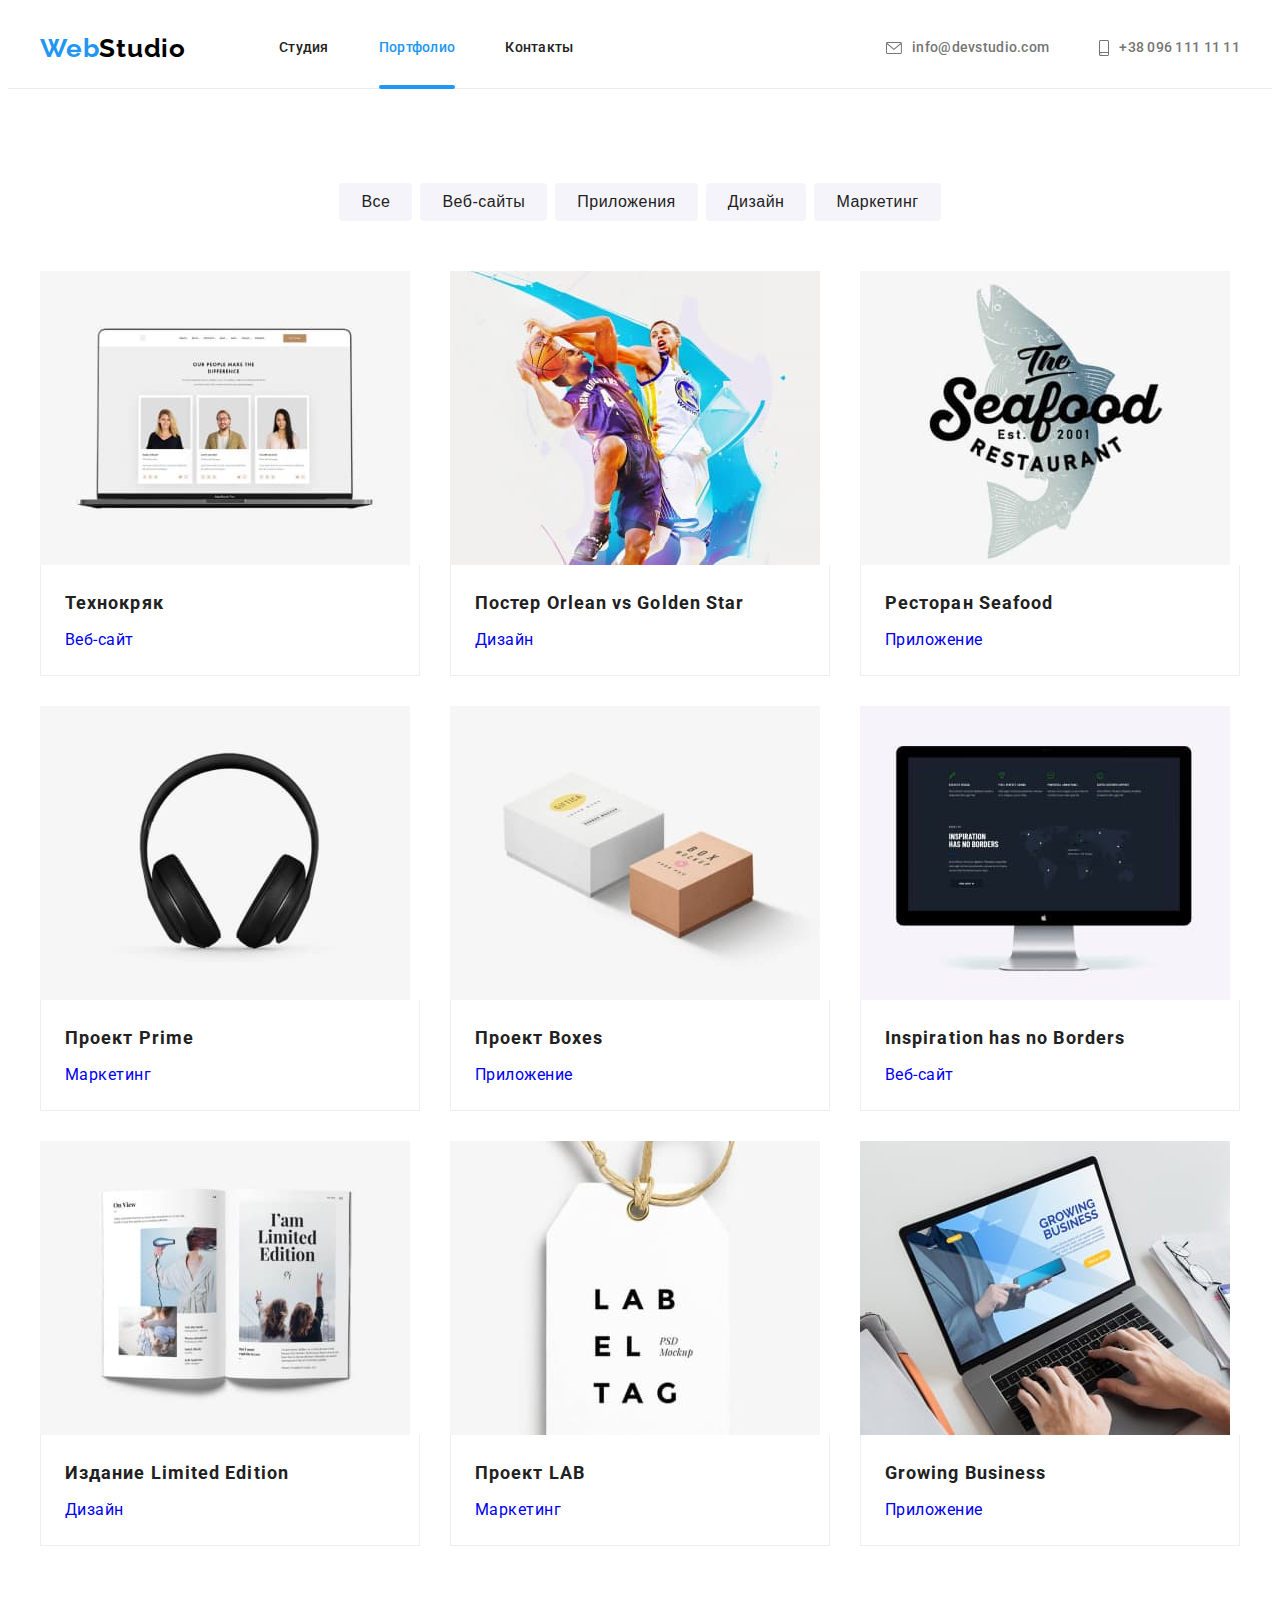
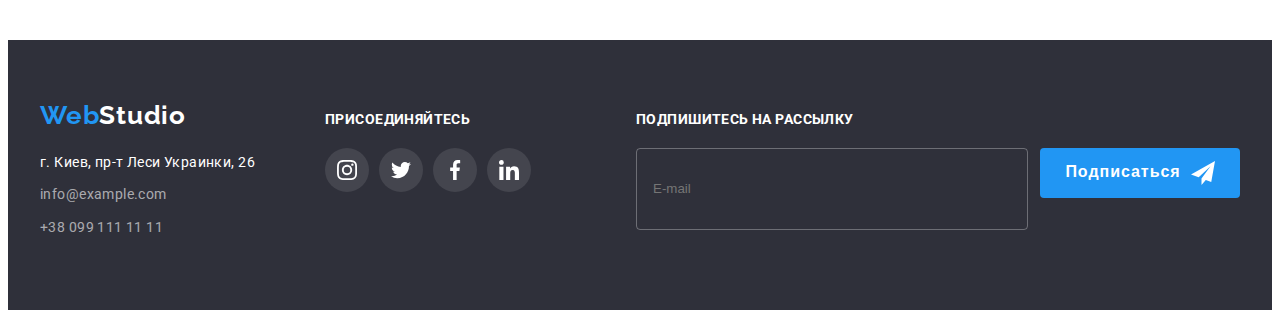
==== commit 18a922ee: "+" ====
--- a/portfolio.html
+++ b/portfolio.html
@@ -37,7 +37,7 @@
             <ul class="contact">
               <li class="contact__item"><a href="mailto:info@devstudio.com" class="contact__link">
                   <svg class="contact__icon" width="16" height="12">
-                    <use href="./images/icons.svg#envelope"></use>
+                    <use href="./images/icons.svg#convert"></use>
                   </svg>
                   info@devstudio.com</a></li>
               <li class="contact__item"><a href="tel:+380961111111" class="contact__link">
